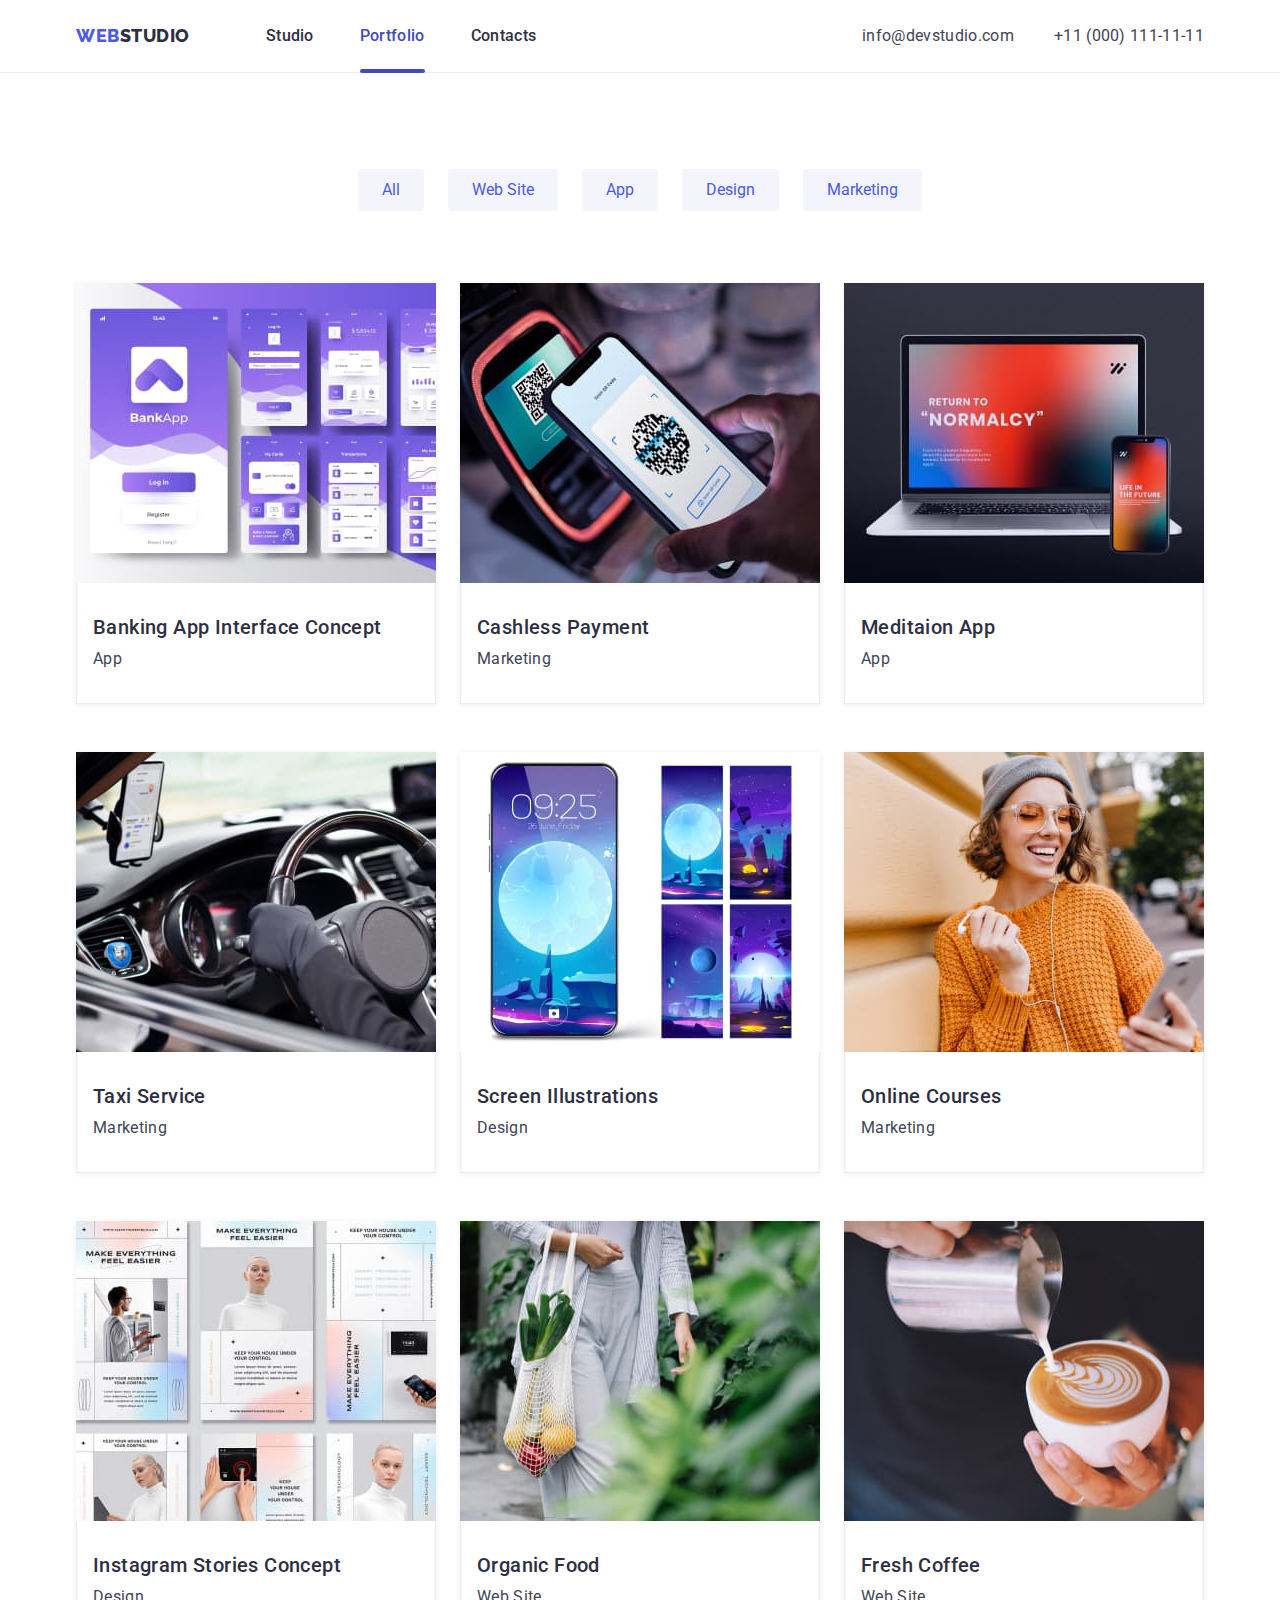
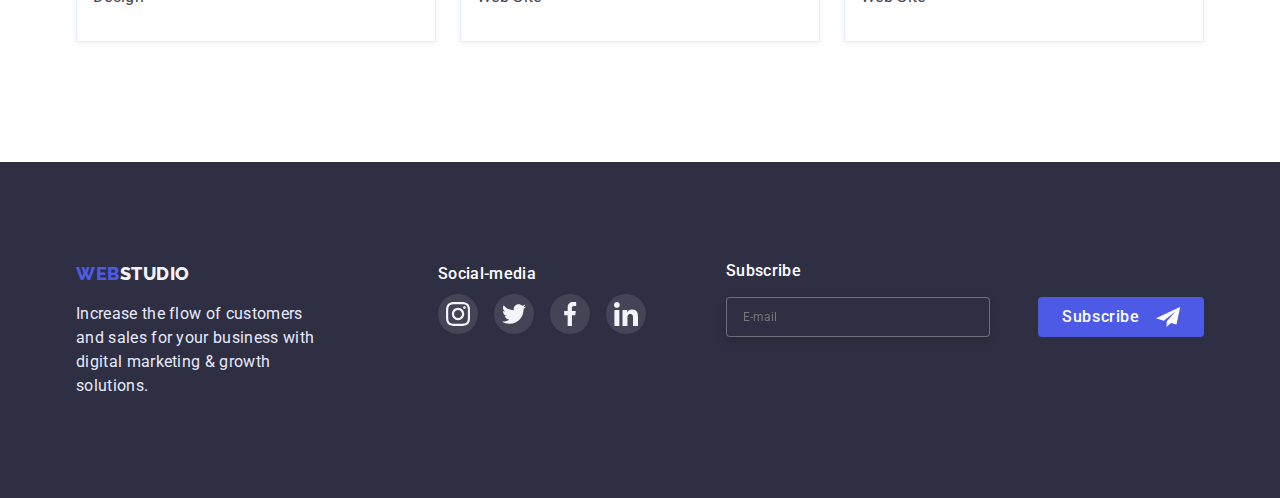
==== portfolio.html @ 20dbed50 "Initial commit" ====
<!DOCTYPE html>
<html lang="en">
  <head>
    <meta charset="UTF-8" />
    <meta http-equiv="X-UA-Compatible" content="IE=edge" />
    <meta name="viewport" content="width=device-width, initial-scale=1.0" />
    <title>Portfolio</title>
    <link
      rel="stylesheet"
      href="https://cdn.jsdelivr.net/npm/modern-normalize@1.1.0/modern-normalize.min.css"
    />
    <link rel="preconnect" href="https://fonts.googleapis.com" />
    <link rel="preconnect" href="https://fonts.gstatic.com" crossorigin />
    <link
      href="https://fonts.googleapis.com/css2?family=Raleway:wght@800&family=Roboto:wght@400;500;700&display=swap"
      rel="stylesheet"
    />
    <link rel="stylesheet" href="./css/styles.css" />
  </head>
  <body>
    <!-- Header -->
    <header class="page-header">
      <div class="container page-header-container">
        <nav class="page-nav">
          <a class="logo link" href="./index.html"
            >Web<span class="logo-header">Studio</span></a
          >
          <ul class="menu list">
            <li class="menu-item">
              <a class="menu-link link" href="./index.html">Studio</a>
            </li>
            <li class="menu-item">
              <a class="menu-link link current" href="./portfolio.html"
                >Portfolio</a
              >
            </li>
            <li class="menu-item">
              <a class="menu-link link" href="#">Contacts</a>
            </li>
          </ul>
        </nav>
        <address>
          <ul class="contact-nav list">
            <li class="contact-info">
              <a class="contact-link link" href="mailto:info@devstudio.com"
                >info@devstudio.com</a
              >
            </li>
            <li class="contact-info">
              <a class="contact-link link" href="tel:+11(000)111-11-11"
                >+11 (000) 111-11-11</a
              >
            </li>
          </ul>
        </address>
      </div>
    </header>
    <!-- Main -->
    <main>
      <section class="portfolio section">
        <div class="container">
          <h1 hidden>Projects</h1>
          <ul class="filters-list list">
            <li><button class="btn-filter" type="button">All</button></li>
            <li><button class="btn-filter" type="button">Web Site</button></li>
            <li><button class="btn-filter" type="button">App</button></li>
            <li><button class="btn-filter" type="button">Design</button></li>
            <li><button class="btn-filter" type="button">Marketing</button></li>
          </ul>
          <ul class="projects-list list">
            <li class="project-card">
              <a class="project-card-link link" href="">
                <div class="project-img-wrapper">
                  <img
                    src="./images/projects/project-1.jpg"
                    alt="Banking App Interface Concept"
                    width="360"
                  />
                  <p class="overlay">
                    Lorem ipsum dolor sit amet consectetur adipisicing elit.
                    Ipsa eum atque exercitationem. Distinctio doloribus autem a
                    rerum. Officia, minus recusandae?
                  </p>
                </div>

                <div class="portfolio-card-content">
                  <h3 class="section-subtitle">
                    Banking App Interface Concept
                  </h3>
                  <p class="section-description">App</p>
                </div>
              </a>
            </li>
            <li class="project-card">
              <a class="project-card-link link" href="">
                <div class="project-img-wrapper">
                  <img
                    src="./images/projects/project-2.jpg"
                    alt="Cashless Payment"
                    width="360"
                  />
                  <p class="overlay">
                    Lorem ipsum dolor sit amet consectetur adipisicing elit.
                    Ipsa eum atque exercitationem. Distinctio doloribus autem a
                    rerum. Officia, minus recusandae?
                  </p>
                </div>

                <div class="portfolio-card-content">
                  <h3 class="section-subtitle">Cashless Payment</h3>
                  <p class="section-description">Marketing</p>
                </div>
              </a>
            </li>
            <li class="project-card">
              <a class="project-card-link link" href="">
                <div class="project-img-wrapper">
                  <img
                    src="./images/projects/project-3.jpg"
                    alt="Meditaion App"
                    width="360"
                  />
                  <p class="overlay">
                    Lorem ipsum dolor sit amet consectetur adipisicing elit.
                    Ipsa eum atque exercitationem. Distinctio doloribus autem a
                    rerum. Officia, minus recusandae?
                  </p>
                </div>

                <div class="portfolio-card-content">
                  <h3 class="section-subtitle">Meditaion App</h3>
                  <p class="section-description">App</p>
                </div>
              </a>
            </li>

            <li class="project-card">
              <a class="project-card-link link" href="">
                <div class="project-img-wrapper">
                  <img
                    src="./images/projects/project-4.jpg"
                    alt="Taxi Service"
                    width="360"
                  />
                  <p class="overlay">
                    Lorem ipsum dolor sit amet consectetur adipisicing elit.
                    Ipsa eum atque exercitationem. Distinctio doloribus autem a
                    rerum. Officia, minus recusandae?
                  </p>
                </div>

                <div class="portfolio-card-content">
                  <h3 class="section-subtitle">Taxi Service</h3>
                  <p class="section-description">Marketing</p>
                </div>
              </a>
            </li>

            <li class="project-card">
              <a class="project-card-link link" href="">
                <div class="project-img-wrapper">
                  <img
                    src="./images/projects/project-5.jpg"
                    alt="Screen Illustrations"
                    width="360"
                  />
                  <p class="overlay">
                    Lorem ipsum dolor sit amet consectetur adipisicing elit.
                    Ipsa eum atque exercitationem. Distinctio doloribus autem a
                    rerum. Officia, minus recusandae?
                  </p>
                </div>

                <div class="portfolio-card-content">
                  <h3 class="section-subtitle">Screen Illustrations</h3>
                  <p class="section-description">Design</p>
                </div>
              </a>
            </li>
            <li class="project-card">
              <a class="project-card-link link" href="">
                <div class="project-img-wrapper">
                  <img
                    src="./images/projects/project-6.jpg"
                    alt="Online Courses"
                    width="360"
                  />
                  <p class="overlay">
                    Lorem ipsum dolor sit amet consectetur adipisicing elit.
                    Ipsa eum atque exercitationem. Distinctio doloribus autem a
                    rerum. Officia, minus recusandae?
                  </p>
                </div>

                <div class="portfolio-card-content">
                  <h3 class="section-subtitle">Online Courses</h3>
                  <p class="section-description">Marketing</p>
                </div>
              </a>
            </li>
            <li class="project-card">
              <a class="project-card-link link" href="">
                <div class="project-img-wrapper">
                  <img
                    src="./images/projects/project-7.jpg"
                    alt="Instagram Stories Concept"
                    width="360"
                  />
                  <p class="overlay">
                    Lorem ipsum dolor sit amet consectetur adipisicing elit.
                    Ipsa eum atque exercitationem. Distinctio doloribus autem a
                    rerum. Officia, minus recusandae?
                  </p>
                </div>

                <div class="portfolio-card-content">
                  <h3 class="section-subtitle">Instagram Stories Concept</h3>
                  <p class="section-description">Design</p>
                </div>
              </a>
            </li>
            <li class="project-card">
              <a class="project-card-link link" href="">
                <div class="project-img-wrapper">
                  <img
                    src="./images/projects/project-8.jpg"
                    alt="Organic Food"
                    width="360"
                  />
                  <p class="overlay">
                    Lorem ipsum dolor sit amet consectetur adipisicing elit.
                    Ipsa eum atque exercitationem. Distinctio doloribus autem a
                    rerum. Officia, minus recusandae?
                  </p>
                </div>

                <div class="portfolio-card-content">
                  <h3 class="section-subtitle">Organic Food</h3>
                  <p class="section-description">Web Site</p>
                </div>
              </a>
            </li>
            <li class="project-card">
              <a class="project-card-link link" href="">
                <div class="project-img-wrapper">
                  <img
                    src="./images/projects/project-9.jpg"
                    alt="Fresh Coffee"
                    width="360"
                  />
                  <p class="overlay">
                    Lorem ipsum dolor sit amet consectetur adipisicing elit.
                    Ipsa eum atque exercitationem. Distinctio doloribus autem a
                    rerum. Officia, minus recusandae?
                  </p>
                </div>

                <div class="portfolio-card-content">
                  <h3 class="section-subtitle">Fresh Coffee</h3>
                  <p class="section-description">Web Site</p>
                </div>
              </a>
            </li>
          </ul>
        </div>
      </section>
    </main>
    <!-- Footer -->
    <footer class="footer bg-dark">
      <div class="container flex-footer">
        <div>
          <a class="logo link" href="./index.html"
            >Web<span class="logo-footer">Studio</span></a
          >
          <p class="footer-description">
            Increase the flow of customers and sales for your business with
            digital marketing & growth solutions.
          </p>
        </div>
        <div class="footer-media">
          <p class="media">Social-media</p>
          <ul class="footer-social-list list">
            <li>
              <a href="" class="footer-link">
                <svg class="footer-icon">
                  <use href="./images/sprite.svg#icon-instagram"></use>
                </svg>
              </a>
            </li>
            <li>
              <a href="" class="footer-link">
                <svg class="footer-icon" width="24" hight="24">
                  <use href="./images/sprite.svg#icon-twitter"></use>
                </svg>
              </a>
            </li>
            <li>
              <a href="" class="footer-link">
                <svg class="footer-icon" width="24" hight="24">
                  <use href="./images/sprite.svg#icon-facebook"></use>
                </svg>
              </a>
            </li>
            <li>
              <a href="" class="footer-link">
                <svg class="footer-icon" width="24" hight="24">
                  <use href="./images/sprite.svg#icon-linkedin"></use>
                </svg>
              </a>
            </li>
          </ul>
        </div>
        <!-- Footer Form -->
        <form class="footer-form">
          <label class="footer-form-label-text" for="footer-email"
            >Subscribe</label
          >
          <div class="footer-email">
            <input
              class="footer-email-input"
              type="email"
              name="footer-email"
              id="footer-email"
              placeholder="E-mail"
            />
            <button class="btn-subscribe" type="submit">
              Subscribe
              <svg class="btn-subscribe-icon" width="24px" height="24px">
                <use href="./images/sprite.svg#icon-send"></use>
              </svg>
            </button>
          </div>
        </form>
      </div>
    </footer>
  </body>
</html>
---- css/styles.css ----
:root{
    --dark-color: #2E2F42;
    --text-color: #434455;
    --pressed-color: #404BBF;
    --primary-brand-color: #4D5AE5;
    --light-color: #F4F4FD;
    --accent-color: #E7E9FC;
    --white-color: #ffffff;
    --footer-icon-color: rgba(255, 255, 255, 0.1);
    --green-color: #31D0AA;
    --subtle-text-color: #8E8F99;
    --modal-bg-color: #FCFCFC;
    --transition-duration: 250ms;
    --transition-function: cubic-bezier(0.4, 0, 0.2, 1);
}

/* =============== Dropping styles ================ */

h1,h2,h3,h4,p {
    margin-top: 0;
    margin-bottom: 0;
}

ul,ol {
    margin-top: 0;
    margin-bottom: 0;
    padding-left: 0;
}

img {
    display: block;
}

body {
    font-family: 'Roboto', sans-serif;
    font-size: 16px;
    /* color: var(--white-color); */
}

.list {
    list-style: none;
}

.link {
    text-decoration: none;
}

button {
    cursor: pointer;
}

/* =============== /Dropping styles ================ */

/* =============== Componetns ===================== */

.bg-dark {
    background-color: var(--dark-color);
}

.bg-light {
    background-color: var(--light-color);
}

.bg-white {
    background-color: var(--white-color);
}

.section-title {
    font-size: 36px;
    line-height: 1.1;
    letter-spacing: 0.02em;
    text-transform: capitalize;
    margin-bottom: 72px;

    text-align: center;

    color: var(--dark-color);
}

.section-subtitle {
    font-weight: 500;
    font-size: 20px;
    line-height: 1.2;
    letter-spacing: 0.02em;

    margin-bottom: 8px;

    color: var(--dark-color);
}

.section-description {
    line-height: 1.5;
    letter-spacing: 0.02em;
    color: var(--text-color);
}

.visually-hidden {
    position: absolute;
    width: 1px;
    height: 1px;
    margin: -1px;
    padding: 0;
    overflow: hidden;
    border: 0;
    clip: rect(0 0 0 0);
}

.btn {
    font-weight: 500;
    font-size: 16px;
    line-height: 1.5;
    padding: 16px 32px;
    border: none;
    border-radius: 4px;
    margin-top: 48px;
    letter-spacing: 0.04em;
    transition: background var(--transition-duration) var(--transition-function);

    background: var(--primary-brand-color);
    color: var(--white-color);
}

.btn:hover,
.btn:focus {
    background: var(--pressed-color);
}

.btn-filter {
    border: none;
    border-radius: 4px;
    background: var(--light-color);
    color: var(--primary-brand-color);
    cursor: pointer;
    padding: 12px 24px;
    transition: background var(--transition-duration) var(--transition-function),
    color var(--transition-duration) var(--transition-function),
    box-shadow var(--transition-duration) var(--transition-function);
}

.btn-filter:hover,
.btn-filter:focus {
    background: var(--pressed-color);
    color: var(--white-color);
    box-shadow: 0px 3px 1px rgba(0, 0, 0, 0.1), 0px 2px 1px rgba(0, 0, 0, 0.08), 0px 2px 2px rgba(0, 0, 0, 0.12);;
}

.container {
    width: 1158px;
    margin-left: auto;
    margin-right: auto;
    padding-left: 15px;
    padding-right: 15px;
}

.section {
    padding: 120px 0;
}

/* =============== /Componetns ===================== */

/* ================== Logo ======================== */
.logo {
    font-family: 'Raleway', sans-serif;
        font-weight: 800;
        font-size: 18px;
        line-height: 1.33;
        letter-spacing: 0.03em;
        margin-right: 76px;
        text-transform: uppercase;
        color: var(--primary-brand-color);
}

.logo-header {
    color: var(--dark-color);
}

.logo-footer {
    color: var(--light-color);
}

/* ================== /Logo ======================== */

/* ================== Header ====================== */

.page-header {
    /* padding: 24px 0; */
    border-bottom: 1px solid #E7E9FC;
}

.page-header-container {
    display: flex;
    align-items: center;
    justify-content: space-between;
}

.page-nav {
    display: flex;
    align-items: center;
}

.menu {
    display: flex;
    align-items: center;
}

.contact-nav {
    display: flex;
    align-items: center;
}

.menu-item:not(:last-child) {
    margin-right: 46px;
}

/* ================== /Header ====================== */

/* ============== Navigation Menu ================= */

.menu-link {
    font-weight: 500;
    line-height: 1.5;
    letter-spacing: 0.02em;
    color: var(--dark-color);
    transition: color var(--transition-duration) var(--transition-function);
}

.menu-link:hover,
.menu-link:focus {
    color: var(--pressed-color);
}

.contact-link {
        font-style: normal;
        line-height: 1.5;
        letter-spacing: 0.02em;
        color: var(--text-color);
        transition: color var(--transition-duration) var(--transition-function);
}

.contact-info:not(:last-child) {
    margin-right: 40px;
}

.contact-link:hover,
.contact-link:focus {
    color: var(--pressed-color);
}

.current {
    color: var(--pressed-color)
}

.menu-item {
    position: relative;
    padding-top: 24px;
    padding-bottom: 24px;
}

.menu-item .current {
    display: flex;
    flex-direction: column;
}

.menu-item .current::after {
    position: absolute;
    content: '';
    bottom: -1px;
    left: 0;
    width: 100%;
    height: 4px;
    border-radius: 2px;
    background: var(--pressed-color);
}

/* ============== /Navigation Menu ================= */

/* =================== Hero ======================= */

.hero {
    background-image: linear-gradient(to right, rgba(46, 47, 66, 0.7), rgba(46, 47, 66, 0.7)), url(../images/hero/bg.jpg);
    background-size: cover;
    background-repeat: no-repeat;
    background-position: center;
    max-width: 1440px;
    margin: 0 auto;
}

.hero.bg-dark {
    padding-top: 188px;
    padding-bottom: 188px;
    text-align: center;
}

.hero-title {
        max-width: 498px;
        font-size: 56px;
        line-height: 1.07;
        text-align: center;
        letter-spacing: 0.02em;
        text-transform: capitalize;

        margin: 0 auto;

        color: var(--white-color);
}

/* =================== /Hero ======================= */

/* ================== Our features ================ */

.features {
    padding-bottom: 0;
}

.features-list {
    display: flex;
    gap: 24px;
}

.features-list .features-item {
    width: 264px;
}

.features-icon-box {
    display: flex;
    justify-content: center;
    align-items: center;
    height: 112px;
    margin-bottom: 8px;

    background-color: var(--light-color);
    border-radius: 4px;
}

/* ================== /Our features ================ */

/* ================== Activities ================== */

.activities {
    display: flex;
    flex-wrap: wrap;
    gap: 24px;
}

/* ================== /Activities ================== */

/* ================= Our team ===================== */

.team {
    display: flex;
    flex-wrap: wrap;
    gap: 24px;
}

.team-card {
    flex-basis: calc((100% - 72px) / 4);

    background-color: var(--white-color);
    box-shadow: 0px 1px 6px rgba(46, 47, 66, 0.08), 0px 1px 1px rgba(46, 47, 66, 0.16), 0px 2px 1px rgba(46, 47, 66, 0.08);
    border-radius: 0px 0px 4px 4px;
}

.team-card-content {
    padding: 32px 0;
    text-align: center;
}

.social-list {
    display: flex;
    justify-content: center;
    gap: 24px;
}

.social-list-link {
    display: flex;
    justify-content: center;
    align-items: center;
    width: 40px;
    height: 40px;
    border-radius: 50%;

    background: var(--primary-brand-color);
    color: var(--light-color);
    transition: background-color var(--transition-duration) var(--transition-function);
}

.social-list-link:hover,
.social-list-link:focus {
    background-color: var(--pressed-color);
}

/* ================= /Our team ===================== */

/* =================== Footer ===================== */

.footer {
    padding: 100px 0;
}

.footer-description {
    width: 242px;
    line-height: 1.5;
    letter-spacing: 0.02em;

    margin-top: 16px;

    color: var(--accent-color);
}

.footer .logo {
    margin-right: 0;
}

.flex-footer {
    display: flex;
}

.footer-media {
    margin-left: 120px;
}

.footer-social-list {
    display: flex;
   margin-top: 8px;
   gap: 16px;
}

.footer-link {
     display: flex;
     justify-content: center;
     align-items: center;
     width: 40px;
     height: 40px;
    border-radius: 50%;
    transition: background-color var(--transition-duration) var(--transition-function);

     background-color: var(--footer-icon-color);
     color: var(--light-color);
}
.footer-link:hover,
.footer-link:focus {
    background-color: var(--green-color);
}

.footer-icon {
    width: 24px;
    height: 24px;
}

.media {
    font-weight: 500;
    font-size: 16px;
    line-height: 24px;
    letter-spacing: 0.02em;
    color: var(--white-color);
}

/* =================== /Footer ===================== */

/* ================= Portfolio ==================== */

.portfolio {
    padding-top: 96px;
}

.filters-list {
    display: flex;
    gap: 24px;
    margin-bottom: 72px;
    justify-content: center;
}

.projects-list {
    display: flex;
    flex-wrap: wrap;
    column-gap: 24px;
    row-gap: 48px;
}

.project-card {
    flex-basis: calc((100% - 48px) / 3);
    box-shadow: 0px 1px 6px rgba(46, 47, 66, 0.08);
}

.project-card-link:hover {
    box-shadow: 0px 1px 6px rgba(46, 47, 66, 0.08), 0px 1px 1px rgba(46, 47, 66, 0.16), 0px 2px 1px rgba(46, 47, 66, 0.08);
}

.portfolio-card-content {
    padding: 32px 16px 32px;
    border: 1px solid var(--accent-color);
    border-top: none;
}
.project-card-link {
    display: block;
    transition: box-shadow var(--transition-duration) var(--transition-function);
}

.project-img-wrapper {
    position: relative;
    overflow: hidden;
}

.overlay {
    position: absolute;
    top: 0;
    left: 0;
    width: 100%;
    height: 100%;
    overflow: auto;

    transform: translate(0, 100%);
    transition: transform var(--transition-duration) var(--transition-function);

    padding: 20px 32px;
    line-height: 24px;
    letter-spacing: 0.02em;
    background-color: var(--primary-brand-color);
    color: var(--light-color);
}

.project-card-link:hover .overlay,
.project-card-link:focus .overlay {
    transform: translate(0,0);
}

/* ================= /Portfolio ==================== */

/* ================= Customers ==================== */

.customers-list {
    display: flex;
    gap: 24px;
}

.customers-brend-link {
    display: flex;
    justify-content: center;
    align-items: center;
    width: 168px;
    height: 88px;
    color: var(--subtle-text-color);
    border: 1px solid var(--subtle-text-color);
    border-radius: 5px;
    transition: color var(--transition-duration) var(--transition-function),
    border var(--transition-duration) var(--transition-function);
}

.customers-brend-link:hover,
.customers-brend-link:focus {
    color: var(--pressed-color);
    border: 1px solid var(--pressed-color);
}

.brand-icon {
    fill:currentColor;
}

/* ================= /Customers ==================== */

/* ================ Modal Window ================== */

.backdrop {
    position: fixed;
    top: 0;
    left: 0;
    z-index: 999;
    width: 100%;
    height: 100%;
    background-color: rgba(46, 47, 66, 0.4);
    transition: opacity var(--transition-duration) var(--transition-function),
    visibility var(--transition-duration) var(--transition-function);
}

.backdrop.is-hidden {
    opacity: 0;
    visibility: hidden;
    pointer-events: none;
}

.modal {
    position: absolute;
    top: 50%;
    left: 50%;
    transform: translate(-50%, -50%);
    width: 408px;
    padding: 72px 24px 24px 24px;
    border-radius: 4px;
    background: var(--modal-bg-color);
    box-shadow: 0px 1px 1px rgba(0, 0, 0, 0.14), 0px 1px 3px rgba(0, 0, 0, 0.12), 0px 2px 1px rgba(0, 0, 0, 0.2);
}

.modal-close-btn {
    position: absolute;
    top: 24px;
    right: 24px;
    display: flex;
    justify-content: center;
    align-items: center;
    width: 24px;
    height: 24px;
    border-radius: 50%;
    padding: 0;
    background-color: var(--accent-color);
    border: 1px solid rgba(0, 0, 0, 0.1);
    transition: background var(--transition-duration) var(--transition-function);
}

.modal-close-btn-icon {
    fill: #000000;
    transition: fill var(--transition-duration) var(--transition-function);
}

.modal-close-btn:hover,
.modal-close-btn:focus {
    background: var(--pressed-color);
}

.modal-close-btn:hover .modal-close-btn-icon,
.modal-close-btn:focus .modal-close-btn-icon {
    fill: var(--white-color);
}
/* ================ /Modal Window ================== */

/* ================== Modal Form =================== */

.modal-form {
    display: flex;
    flex-direction: column;
    /* padding: 72px 24px 0px 24px; */
}

.head-form {
    text-align: center;
    font-weight: 500;
    font-size: 16px;
    line-height: 24px;
    color: var(--dark-color);
    letter-spacing: 0.02em;
    margin-bottom: 14px;
}

.modal-form-field {
    margin-bottom: 8px;
}

.modal-form-input-desc {
    display: block;
    font-size: 12px;
    line-height: 16px;
    letter-spacing: 0.04rem;
    margin-bottom: 4px;
    font-weight: 400;
    color: var(--subtle-text-color);
}

.modal-form-input {
    width: 100%;
    height: 40px;
    padding-left: 38px;
    border: 1px solid rgba(33, 33, 33, 0.2);
    outline: none;
    border-radius: 4px;
    color: var(--dark-color);
    transition: border-color var(--transition-duration) var(--transition-function);
}

.modal-form-input:focus {
    border-color: var(--primary-brand-color);
}

.modal-form-input:focus + .modal-form-input-icon {
    fill: var(--primary-brand-color);
}

.modal-form-input-icon {
    position: absolute;
    top: 50%;
    left: 16px;
    transform: translateY(-50%);
    color: var(--dark-color);
    transition: fill var(--transition-duration) var(--transition-function);
}

.modal-form-message {
    display: block;
    width: 100%;
    height: 120px;
    padding: 10px 16px;
    border-radius: 4px;
    resize: none;
    border: 1px solid rgba(33, 33, 33, 0.2);
    outline: none;
    transition: border-color var(--transition-duration) var(--transition-function);
}

.modal-form-message:focus {
    border-color: var(--primary-brand-color);
}

.modal-form-message::placeholder {
    color: rgba(117, 117, 117, 0.5);;
}

.modal-form-input-wrapper {
    display: block;
    position: relative;
}

.container-policy {
    display: flex;
    margin-top: 8px;
}

.check-policy {
    padding-left: 16px; 
    font-size: 12px;
    line-height: 1.33;
    color: #757575;
    letter-spacing: 0.04em;
}

.check-policy-input{
    position: absolute;
    width: 1px;
    height: 1px;
    overflow: hidden;
    clip: rect(0 0 0 0);
}

.check-box {
    position: absolute;
    width: 16px;
    height: 16px;
    margin-left: -16px;
    padding-right: 10px;
    background-image: url(../images/icon/chek-off.svg);
    transition: background-image var(--transition-duration) var(--transition-function);
}

.check-policy-input:checked + .check-box {
    background-image: url(../images/icon/click.svg);
}

.check-box-text {
    margin-left: 8px;
}

.check-policy > a {
    color: var(--primary-brand-color);
}

.modal-form-submit {
    align-self: center;
    width: 169px;
    height: 56px;
    font-size: 16px;
    margin-top: 24px;
    line-height: 1.5;
    padding: 16px 32px;
    border: none;
    border-radius: 4px;
    letter-spacing: 0.04em;
    box-shadow: 0px 4px 4px rgba(0, 0, 0, 0.15);
    transition: background-color var(--transition-duration) var(--transition-function);
    
    background: var(--primary-brand-color);
    color: var(--white-color);
}
.modal-form-submit:hover,
.modal-form-submit:focus {
    background-color: var(--pressed-color);
}

/* ================= /Modal Form =================== */

/* ================= Footer Form =================== */

.footer-form {
    margin-left: 80px;
}

.footer-form-label-text {
    display: block;
    margin-bottom: 16px;
    font-weight: 500;
    letter-spacing: 0.02em;
    color: var(--white-color);
}

.footer-email {
    display: flex;
    align-items: center;
}

.footer-email-input {
    outline: none;
    font-size: 12px;
    line-height: 24px;
    color: var(--white-color);
    padding: 8px 0 8px 16px;
    width: 264px;
    height: 40px;
    margin-right: 48px;
    border-radius: 4px;
    background: var(--dark-color);
    border: 1px solid rgba(255, 255, 255, 0.3);
    filter: drop-shadow(0px 4px 4px rgba(0, 0, 0, 0.15));
}

.btn-subscribe {
    position: relative;
    display: flex;
    align-items: center;
    justify-content: center;
    height: 40px;
    min-width: 165px;
    font-size: 16px;
    font-weight: 500;
    letter-spacing: 0.04em;
    padding: 8px 24px;
    padding-right: 64px;
    background-color: var(--primary-brand-color);
    color: var(--white-color);
    border-radius: 4px;
    border: none;
    transition: background-color var(--transition-duration) var(--transition-function);
}

.btn-subscribe:hover,
.btn-subscribe:focus {
    background-color: var(--pressed-color);
}

.btn-subscribe-icon {
    position: absolute;
    right: 24px;
}

/* ================= /Footer Form ================== */
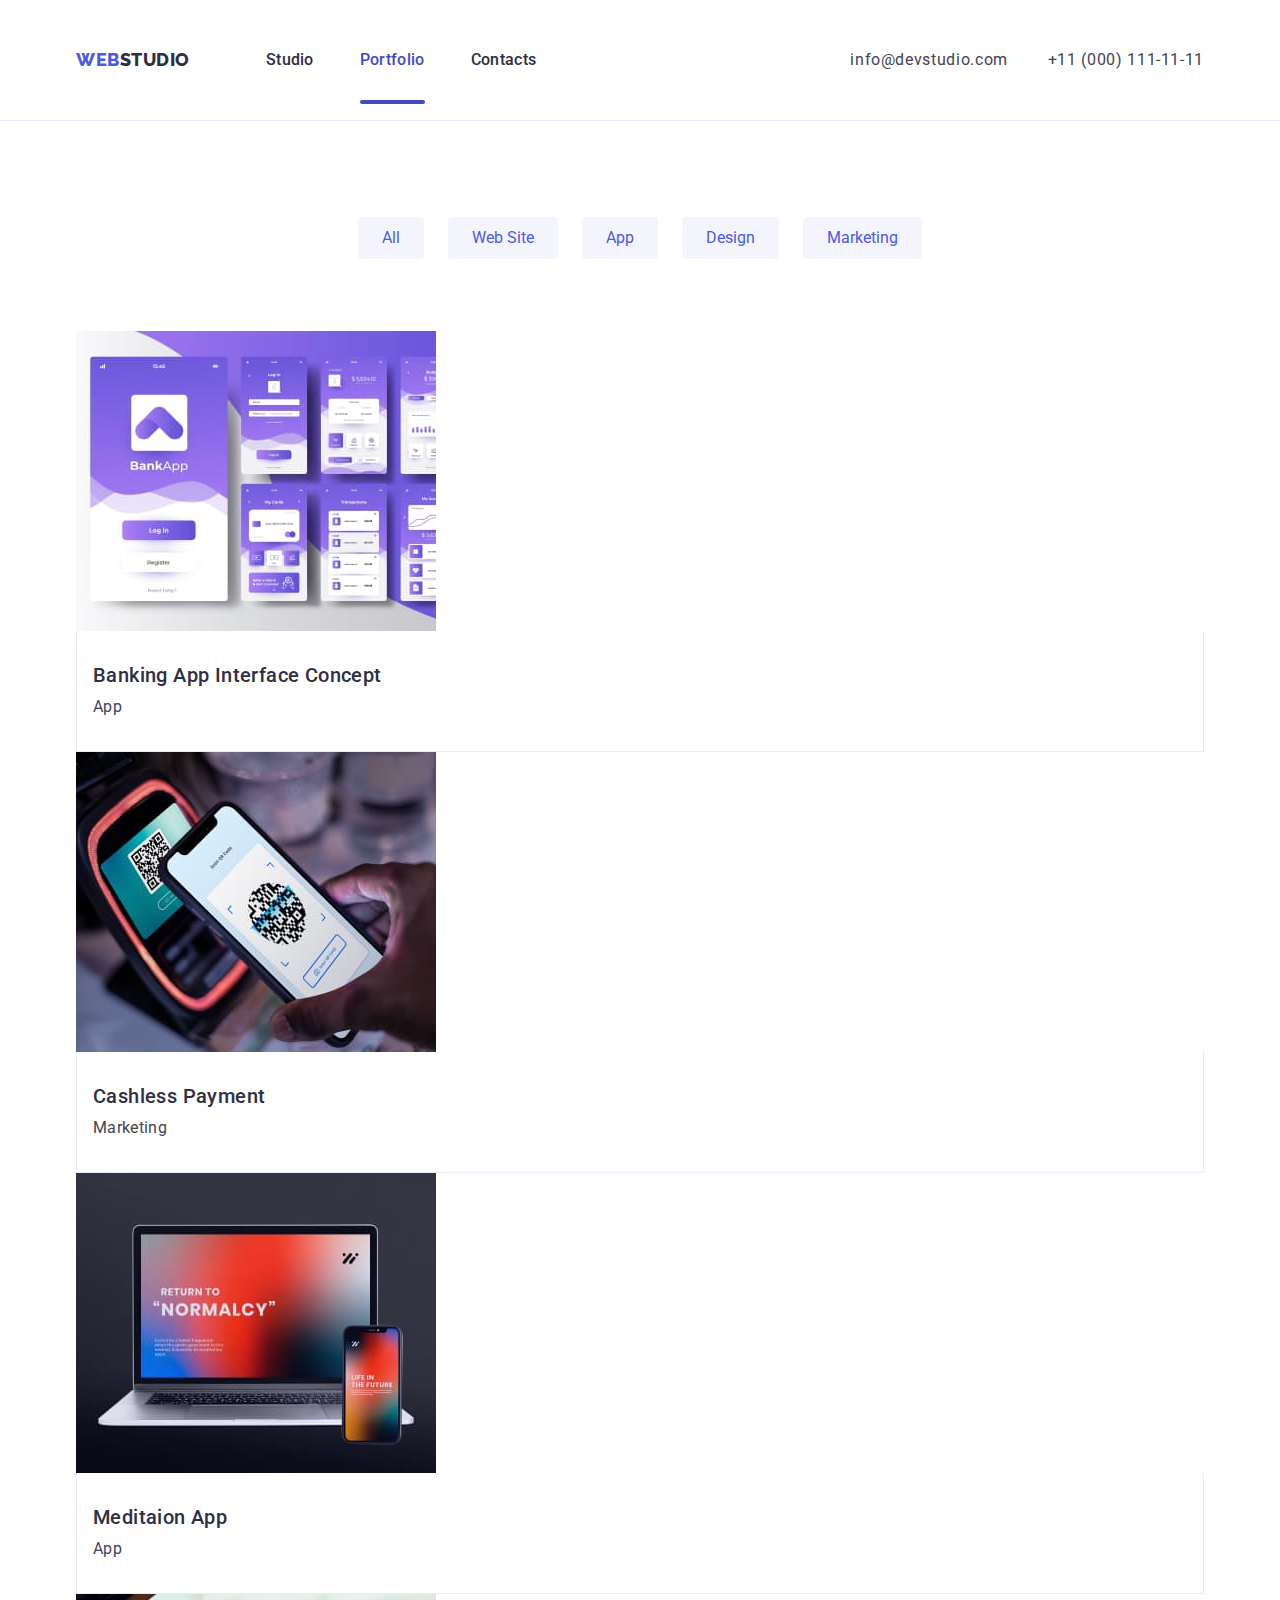
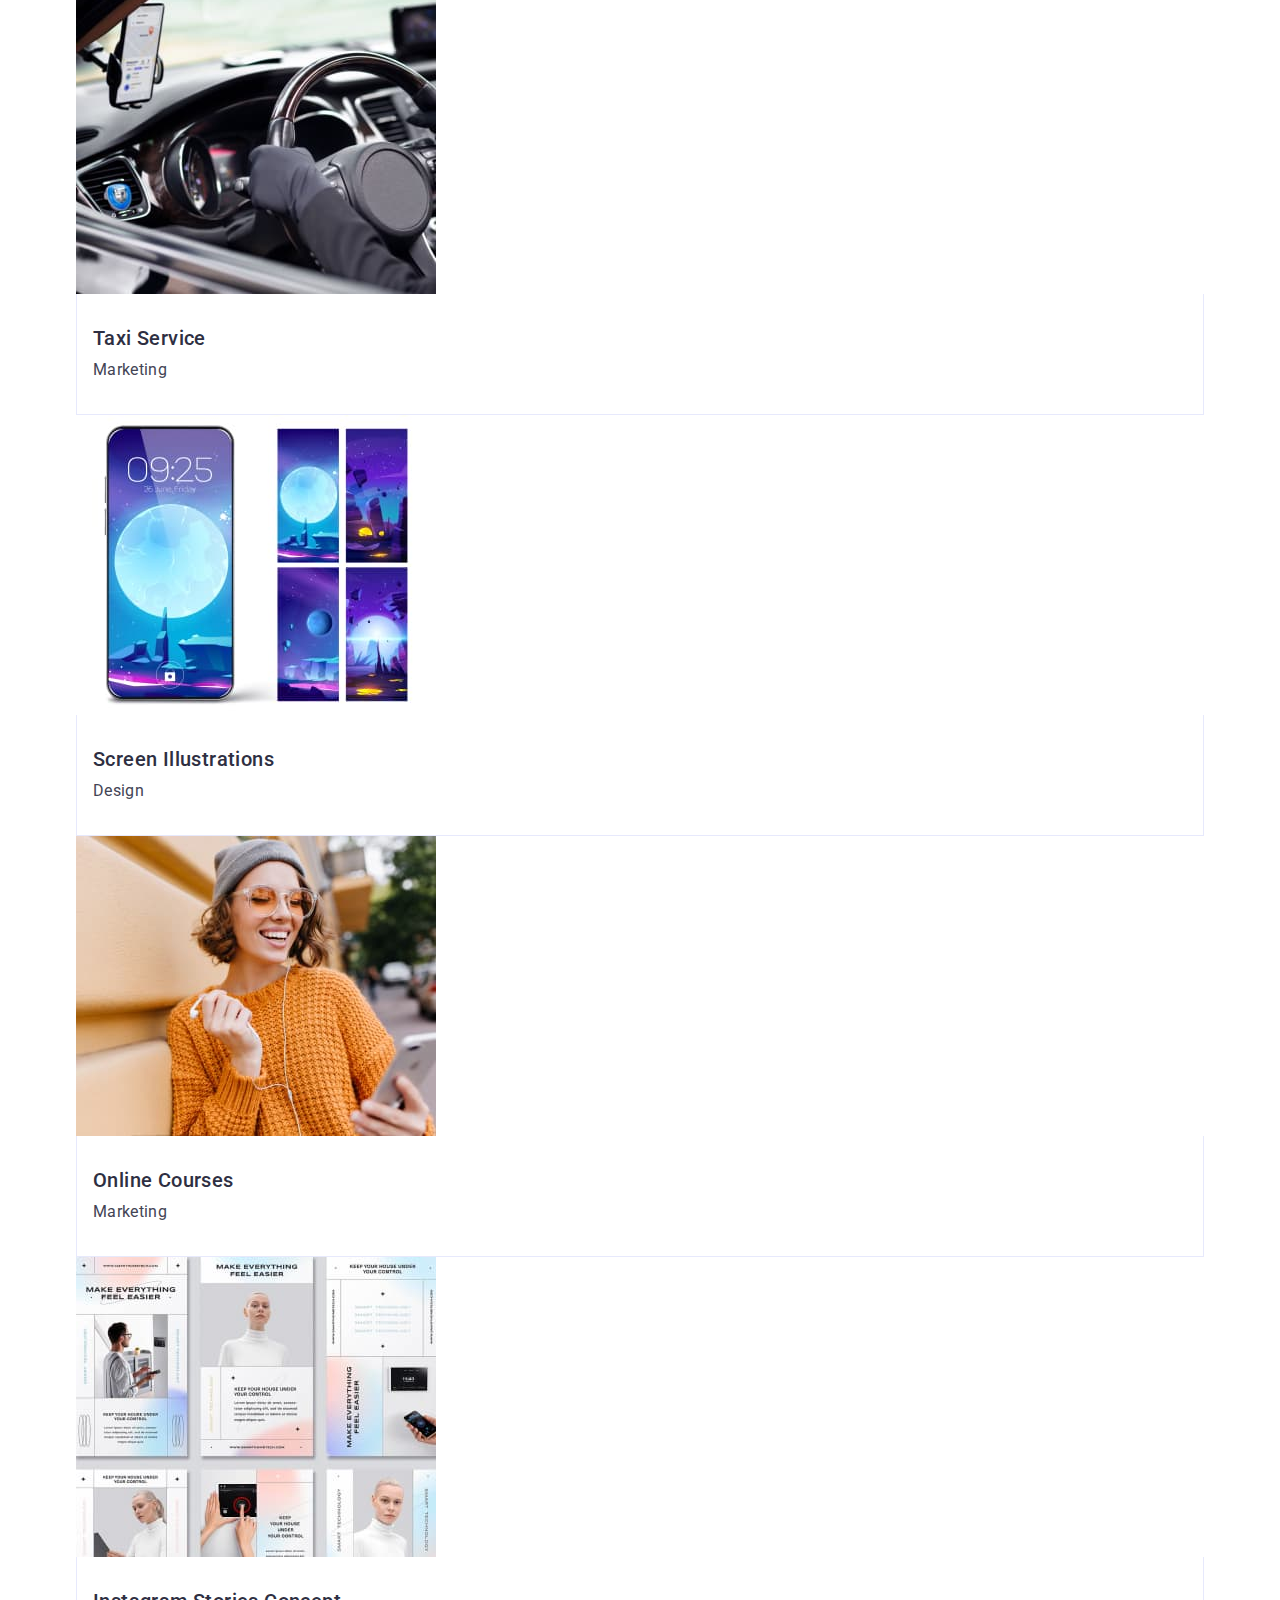
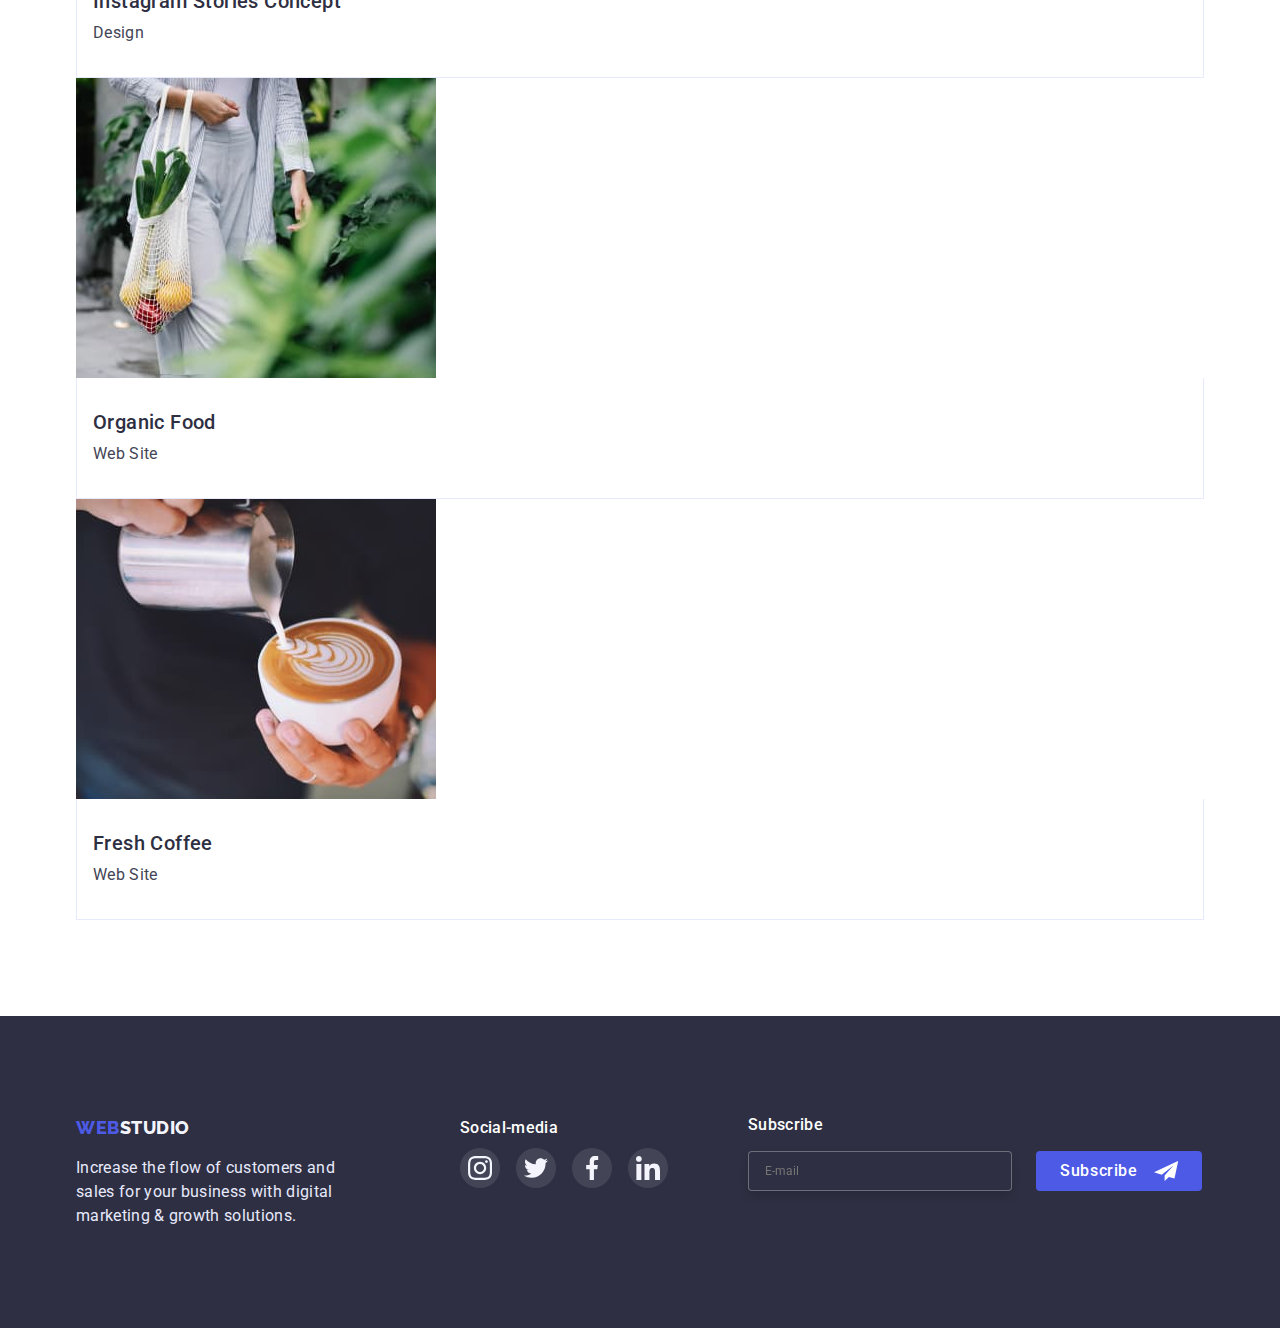
==== commit cb0632c8: "hw-07" ====
--- a/portfolio.html
+++ b/portfolio.html
@@ -282,7 +282,7 @@
           <ul class="footer-social-list list">
             <li>
               <a href="" class="footer-link">
-                <svg class="footer-icon">
+                <svg class="footer-icon" width="24" hight="24">
                   <use href="./images/sprite.svg#icon-instagram"></use>
                 </svg>
               </a>
--- a/css/styles.css
+++ b/css/styles.css
@@ -35,7 +35,6 @@
 body {
     font-family: 'Roboto', sans-serif;
     font-size: 16px;
-    /* color: var(--white-color); */
 }
 
 .list {
@@ -145,12 +144,35 @@
     box-shadow: 0px 3px 1px rgba(0, 0, 0, 0.1), 0px 2px 1px rgba(0, 0, 0, 0.08), 0px 2px 2px rgba(0, 0, 0, 0.12);;
 }
 
-.container {
+/* .container {
     width: 1158px;
     margin-left: auto;
     margin-right: auto;
     padding-left: 15px;
     padding-right: 15px;
+} */
+
+.container {
+    padding: 0 15px;
+}
+
+@media screen and (min-width: 480px) {
+    .container {
+        width: 428px;
+        margin: 0 auto;
+    }
+}
+
+@media screen and (min-width: 768px) {
+    .container {
+        width: 768px;
+    }
+}
+
+@media screen and (min-width: 1200px) {
+    .container {
+        width: 1158px;
+    }
 }
 
 .section {
@@ -183,8 +205,270 @@
 
 /* ================== Header ====================== */
 
+/* 0px - 768px */
+@media screen and (max-width: 767px) {
+    .menu {
+            display: none;
+        }
+    
+    .contact-nav {
+            display: none;
+        }
+    .mobile-menu-open {
+        background-color: transparent;
+        padding: 0;
+        stroke: var(--dark-color);
+        border: none;
+        line-height: 0;
+        margin-left: auto;
+    }
+}
+
 .page-header {
-    /* padding: 24px 0; */
+    padding-top: 24px;
+    padding-bottom: 24px;
+}
+
+.page-header-container {
+    display: flex;
+    align-items: center;
+}
+
+/* ======== Tablet ========= */
+
+@media screen and (min-width: 768px) {
+    .mobile-menu-open {
+        display: none;
+    }
+    .page-nav {
+        display: flex;
+        align-items: center;
+    }
+    .menu {
+        display: flex;
+        align-items: center;
+    }
+    .page-header-container {
+        display: flex;
+        align-items: center;
+        justify-content: space-between;
+    }
+    .menu-link {
+        font-weight: 500;
+        line-height: 1.5;
+        letter-spacing: 0.02em;
+        color: var(--dark-color);
+        transition: color var(--transition-duration) var(--transition-function);
+    }
+    
+    .menu-link:hover,
+    .menu-link:focus {
+        color: var(--pressed-color);
+    }
+    .menu-item {
+        position: relative;
+        padding-top: 24px;
+        padding-bottom: 24px;
+    }
+    
+    .menu-item .current {
+        display: flex;
+        flex-direction: column;
+    }
+    
+    .menu-item .current::after {
+        position: absolute;
+        content: '';
+        bottom: -8px;
+        left: 0;
+        width: 100%;
+        height: 4px;
+        border-radius: 2px;
+        background: var(--pressed-color);
+    }
+    .menu-item:not(:last-child) {
+        margin-right: 46px;
+    }
+    .contact-link {
+        font-style: normal;
+        line-height: 1.5;
+        letter-spacing: 0.04em;
+        color: var(--text-color);
+        transition: color var(--transition-duration) var(--transition-function);
+    }
+    
+    .contact-info:not(:last-child) {
+        margin-right: 40px;
+    }
+    
+    .contact-link:hover,
+    .contact-link:focus {
+        color: var(--pressed-color);
+    }
+    .current {
+        color: var(--pressed-color)
+    }
+    
+}
+
+.page-header {
+    border-bottom: 1px solid #E7E9FC;
+}
+
+/* ======== Desktop ========= */
+/* ======== Header ==========*/
+
+@media screen and (min-width: 1200px) {
+    .contact-nav {
+        display: flex;
+        align-items: center;
+    }
+}
+
+/* ======= Mobile Menu ======== */
+
+@media screen and (max-width: 767px) {
+    .mobile-menu {
+            position: fixed;
+            width: 100%;
+            height: 100%;
+            top: 0;
+            left: 0;
+            z-index: 1000;
+            background-color: var(--white-color);
+    
+            opacity: 0;
+            visibility: hidden;
+            pointer-events: none;
+            transition: opacity var(--transition-duration) var(--transition-function),
+                visibility var(--transition-duration) var(--transition-function);
+        }
+    
+        .mobile-menu.is-open {
+            opacity: 1;
+            visibility: visible;
+            pointer-events: auto;
+        }
+    
+        .mobile-menu-link {
+            font-weight: 700;
+            font-size: 36px;
+            line-height: 40px;
+            letter-spacing: 0.02em;
+            color: var(--dark-color);
+            display: block;
+            padding: 10px;
+            text-transform: capitalize;
+            transform: color var(--transition-duration) var(--transition-function);
+        }
+    
+        .mobile-menu-link:hover,
+        .mobile-menu-link:focus {
+            color: var(--pressed-color);
+        }
+    
+        .mobile-menu__container {
+            position: relative;
+            padding: 80px 40px 40px 40px;
+        }
+    
+        .mobile-menu__close-btn {
+            position: absolute;
+            top: 40px;
+            right: 15px;
+            line-height: 0;
+            justify-content: center;
+            align-items: center;
+            width: 24px;
+            height: 24px;
+            border-radius: 50%;
+            padding: 0;
+            background-color: var(--accent-color);
+            border: 1px solid rgba(0, 0, 0, 0.1);
+            transition: background var(--transition-duration) var(--transition-function);
+        }
+    
+        .mobile-menu__close-btn:hover,
+        .mobile-menu__close-btn:focus {
+            background: var(--pressed-color);
+        }
+    
+        .mobile-menu__close-icon {
+            fill: #000000;
+            transition: fill var(--transition-duration) var(--transition-function);
+        }
+    
+        .mobile-menu__close-btn:hover .mobile-menu__close-icon,
+        .mobile-menu__close-btn:focus .mobile-menu__close-icon {
+            fill: var(--white-color);
+        }
+    
+        .mobile-menu-contact {
+            display: flex;
+            flex-direction: column-reverse;
+            margin-top: 100px;
+        }
+    
+        .mobile-menu-contact-link {
+            padding: 10px;
+            font-weight: 500;
+            font-size: 20px;
+            line-height: 24px;
+            color: var(--text-color);
+            letter-spacing: 0.02em;
+        }
+    
+        .mobile-menu-contact .tel {
+            display: block;
+            width: 100%;
+            font-weight: 600;
+            font-size: 34px;
+            line-height: 40px;
+            letter-spacing: 0;
+            text-transform: capitalize;
+            color: var(--primary-brand-color);
+            margin-bottom: 30px;
+        }
+    
+        .mobile-icons {
+            display: flex;
+            align-items: center;
+            justify-content: flex-start;
+            gap: 16px;
+            margin-top: 48px;
+        }
+    
+        .mobile-list-link {
+            display: flex;
+            justify-content: center;
+            align-items: center;
+            width: 40px;
+            height: 40px;
+            border-radius: 50%;
+    
+            background: var(--primary-brand-color);
+            color: var(--light-color);
+            transition: background-color var(--transition-duration) var(--transition-function);
+        }
+    
+        .mobile-list-link:hover,
+        .mobile-list-link:focus {
+            background-color: var(--pressed-color);
+        }
+        .current {
+            color: var(--pressed-color)
+        }
+}
+
+@media screen and (min-width: 768px) {
+    .mobile-menu {
+        display: none;
+    }
+}
+
+/* ======= Mobile Menu ======== */
+
+/* .page-header {
     border-bottom: 1px solid #E7E9FC;
 }
 
@@ -194,16 +478,6 @@
     justify-content: space-between;
 }
 
-.page-nav {
-    display: flex;
-    align-items: center;
-}
-
-.menu {
-    display: flex;
-    align-items: center;
-}
-
 .contact-nav {
     display: flex;
     align-items: center;
@@ -211,47 +485,19 @@
 
 .menu-item:not(:last-child) {
     margin-right: 46px;
-}
+} */
 
 /* ================== /Header ====================== */
 
 /* ============== Navigation Menu ================= */
 
-.menu-link {
-    font-weight: 500;
-    line-height: 1.5;
-    letter-spacing: 0.02em;
-    color: var(--dark-color);
-    transition: color var(--transition-duration) var(--transition-function);
-}
-
-.menu-link:hover,
-.menu-link:focus {
-    color: var(--pressed-color);
-}
-
-.contact-link {
-        font-style: normal;
-        line-height: 1.5;
-        letter-spacing: 0.02em;
-        color: var(--text-color);
-        transition: color var(--transition-duration) var(--transition-function);
-}
-
-.contact-info:not(:last-child) {
-    margin-right: 40px;
-}
-
-.contact-link:hover,
-.contact-link:focus {
-    color: var(--pressed-color);
-}
-
-.current {
-    color: var(--pressed-color)
-}
-
-.menu-item {
+/* 
+
+*/
+
+
+
+/* .menu-item {
     position: relative;
     padding-top: 24px;
     padding-bottom: 24px;
@@ -271,13 +517,13 @@
     height: 4px;
     border-radius: 2px;
     background: var(--pressed-color);
-}
+}  */
 
 /* ============== /Navigation Menu ================= */
 
 /* =================== Hero ======================= */
 
-.hero {
+/* .hero {
     background-image: linear-gradient(to right, rgba(46, 47, 66, 0.7), rgba(46, 47, 66, 0.7)), url(../images/hero/bg.jpg);
     background-size: cover;
     background-repeat: no-repeat;
@@ -303,54 +549,153 @@
         margin: 0 auto;
 
         color: var(--white-color);
-}
+} */
 
 /* =================== /Hero ======================= */
 
 /* ================== Our features ================ */
-
-.features {
-    padding-bottom: 0;
-}
-
-.features-list {
-    display: flex;
-    gap: 24px;
-}
-
-.features-list .features-item {
-    width: 264px;
-}
-
-.features-icon-box {
-    display: flex;
-    justify-content: center;
-    align-items: center;
-    height: 112px;
-    margin-bottom: 8px;
-
-    background-color: var(--light-color);
-    border-radius: 4px;
-}
+/* ========= Mobile ========= */
+
+@media screen and (max-width: 767px) {
+    .section {
+        padding: 96px 0;
+    }
+    .features-icon-box {
+        display: none;
+    }
+    .features-item:not(:last-child) {
+        padding-bottom: 72px;
+    }
+    .features .section-subtitle {
+        text-align: center;
+        font-weight: 700;
+        font-size: 36px;
+        line-height: 40px;
+    }
+}
+
+/* ========= Tablet ========= */
+@media screen and (min-width: 768px) {
+    .features-icon-box {
+        display: none;
+    }
+    .section {
+        padding: 96px 0;
+    }
+     .features .section-subtitle {
+        text-align: start;
+        font-weight: 700;
+        font-size: 36px;
+        line-height: 40px;
+    }
+    .features-list {
+        display: flex;
+        justify-content: center;
+        flex-direction: row;
+        flex-wrap: wrap;
+        column-gap: 24px;
+        row-gap: 72px;
+    }
+   .features-list .features-item {
+    width: 345px;
+   }
+    
+}
+
+/* ========= Desktop ========= */
+
+@media screen and (min-width: 1200px) {
+    .features {
+        padding-bottom: 0;
+    }
+
+     .features .section-subtitle {
+         text-align: start;
+         font-weight: 500;
+         font-size: 20px;
+         line-height: 40px;
+     }
+    
+    .features-list .features-item {
+        width: 264px;
+    }
+    
+    .features-icon-box {
+        display: flex;
+        justify-content: center;
+        align-items: center;
+        height: 112px;
+        margin-bottom: 8px;
+    
+        background-color: var(--light-color);
+        border-radius: 4px;
+    }
+}
+
+
 
 /* ================== /Our features ================ */
 
 /* ================== Activities ================== */
-
-.activities {
+/* ===== Mobile and Tablet ===== */
+@media screen and (max-width: 1199px) {
+    .activities {
+        display: none;
+    }
+}
+
+/* ===== Desktop ===== */
+
+@media screen and (min-width: 1200px) {
+    .activities {
+        display: flex;
+        flex-wrap: wrap;
+        gap: 24px;
+    }
+}
+
+/* ================== /Activities ================== */
+/* ================= Our team ===================== */
+/* ========= Mobile ========= */
+
+@media screen and (max-width: 767px) {
+    .team {
+        justify-content: center;
+        gap: 72px;
+    }
+    .bg-light {
+        padding-bottom: 128px;
+    }
+}
+
+/* ========= Tablet ========= */
+
+@media screen and (min-width: 768px) {
+    .team {
+        justify-content: center;
+        gap: 24px;
+    }
+    .team-card {
+        margin-bottom: 64px;
+    }
+    .bg-light {
+        padding-bottom: 40px;
+    }
+}
+
+/* ========= Desktop ========= */
+@media screen and (min-width: 1200px) {
+    .bg-light {
+        padding-bottom: 120px;
+    }
+    .team-card {
+        margin-bottom: 0;
+    }
+}
+
+ .team {
     display: flex;
     flex-wrap: wrap;
-    gap: 24px;
-}
-
-/* ================== /Activities ================== */
-
-/* ================= Our team ===================== */
-
-.team {
-    display: flex;
-    flex-wrap: wrap;
-    gap: 24px;
 }
 
 .team-card {
@@ -388,14 +733,75 @@
 .social-list-link:hover,
 .social-list-link:focus {
     background-color: var(--pressed-color);
-}
+} 
 
 /* ================= /Our team ===================== */
 
 /* =================== Footer ===================== */
-
-.footer {
-    padding: 100px 0;
+/* ===== Mobile ===== */
+@media screen and (max-width: 767px) {
+    .container.flex-footer{
+        display: flex;
+        flex-direction: column;
+        text-align: center;
+    }
+    .bg-dark {
+        padding: 96px 0;
+    }
+    .container .footer-description {
+        width: 268px;
+        margin: 0 auto;
+        text-align: start;
+        margin-top: 16px;
+    }
+    .footer-media {
+        margin: 72px 0;
+    }
+    .media {
+        margin: 0 auto;
+    }
+    .footer-social-list.list {
+        justify-content: center;
+        margin-top: 16px;
+    }
+    .footer .logo {
+        margin-right: 0;
+    }
+}
+
+/* ===== Tablet ===== */
+
+@media screen and (min-width: 768px) {
+    .bg-dark {
+        padding: 96px 0;
+    }
+    .container.flex-footer {
+        display: flex;
+        flex-flow: wrap;
+        row-gap: 72px;
+        margin: 0 auto;
+        padding-left: 108px;
+    }
+    .footer-media {
+        margin-left: 24px;
+    }
+    .container .footer-description {
+        width: 264px;
+    }
+}
+
+/* ===== Desktop ===== */
+
+@media screen and (min-width: 1200px) {
+    .footer-media {
+        margin-left: 120px;
+    }
+    .footer {
+        padding: 100px 0;
+    }
+    .container.flex-footer {
+        padding: 0 15px;
+    }
 }
 
 .footer-description {
@@ -408,83 +814,69 @@
     color: var(--accent-color);
 }
 
-.footer .logo {
-    margin-right: 0;
-}
-
-.flex-footer {
-    display: flex;
-}
-
-.footer-media {
-    margin-left: 120px;
-}
-
-.footer-social-list {
-    display: flex;
-   margin-top: 8px;
-   gap: 16px;
-}
-
-.footer-link {
+ .media {
+     font-weight: 500;
+     font-size: 16px;
+     line-height: 24px;
+     letter-spacing: 0.02em;
+     color: var(--white-color);
+ }
+ 
+
+ .footer-social-list {
+     display: flex;
+     margin-top: 8px;
+     gap: 16px;
+ }
+
+ .footer-link {
      display: flex;
      justify-content: center;
      align-items: center;
      width: 40px;
      height: 40px;
-    border-radius: 50%;
-    transition: background-color var(--transition-duration) var(--transition-function);
+     border-radius: 50%;
+     transition: background-color var(--transition-duration) var(--transition-function);
 
      background-color: var(--footer-icon-color);
      color: var(--light-color);
-}
-.footer-link:hover,
-.footer-link:focus {
-    background-color: var(--green-color);
-}
-
-.footer-icon {
-    width: 24px;
-    height: 24px;
-}
-
-.media {
-    font-weight: 500;
-    font-size: 16px;
-    line-height: 24px;
-    letter-spacing: 0.02em;
-    color: var(--white-color);
-}
+ }
+ .footer-link:hover,
+ .footer-link:focus {
+     background-color: var(--green-color);
+ }
 
 /* =================== /Footer ===================== */
 
 /* ================= Portfolio ==================== */
-
-.portfolio {
-    padding-top: 96px;
-}
-
-.filters-list {
-    display: flex;
-    gap: 24px;
-    margin-bottom: 72px;
-    justify-content: center;
-}
-
-.projects-list {
-    display: flex;
-    flex-wrap: wrap;
-    column-gap: 24px;
-    row-gap: 48px;
-}
-
-.project-card {
-    flex-basis: calc((100% - 48px) / 3);
+/* ==== Mobile ===== */
+@media screen and (max-width: 767px) {
+    .portfolio {
+        padding: 48px 0 0 0;
+    }
+    .portfolio-card-content {
+        margin-bottom: 48px;
+    }
+    .project-card {
     box-shadow: 0px 1px 6px rgba(46, 47, 66, 0.08);
-}
-
-.project-card-link:hover {
-    box-shadow: 0px 1px 6px rgba(46, 47, 66, 0.08), 0px 1px 1px rgba(46, 47, 66, 0.16), 0px 2px 1px rgba(46, 47, 66, 0.08);
+    }
+    .filters-list.list {
+        flex-wrap: wrap;
+        justify-content: start;
+        margin-bottom: 48px;
+    }
+}
+/* ===== Tablet ===== */
+@media screen and (min-width: 768px) {
+    .portfolio {
+        padding: 64px 0;
+    }
+}
+/* ===== Desktop ===== */
+@media screen and (min-width: 1200px) {
+    .portfolio.section {
+        padding: 96px 0;
+    }
 }
 
 .portfolio-card-content {
@@ -492,9 +884,21 @@
     border: 1px solid var(--accent-color);
     border-top: none;
 }
+
+.project-card-link:hover {
+    box-shadow: 0px 1px 6px rgba(46, 47, 66, 0.08), 0px 1px 1px rgba(46, 47, 66, 0.16), 0px 2px 1px rgba(46, 47, 66, 0.08);
+}
+
 .project-card-link {
     display: block;
     transition: box-shadow var(--transition-duration) var(--transition-function);
+}
+
+.filters-list {
+    display: flex;
+    gap: 24px;
+    margin-bottom: 72px;
+    justify-content: center;
 }
 
 .project-img-wrapper {
@@ -522,16 +926,56 @@
 
 .project-card-link:hover .overlay,
 .project-card-link:focus .overlay {
-    transform: translate(0,0);
-}
+    transform: translate(0, 0);
+}
+
+/* 
+
+.projects-list {
+    display: flex;
+    flex-wrap: wrap;
+    column-gap: 24px;
+    row-gap: 48px;
+}
+
+.project-card {
+    flex-basis: calc((100% - 48px) / 3);
+    box-shadow: 0px 1px 6px rgba(46, 47, 66, 0.08);
+} */
 
 /* ================= /Portfolio ==================== */
 
 /* ================= Customers ==================== */
 
-.customers-list {
-    display: flex;
-    gap: 24px;
+/* ===== Mobile ===== */
+
+@media screen and (max-width: 425px) {
+    .customers-list {
+        justify-content: center;
+    }
+}
+
+@media screen and (max-width: 767px) {
+    .customers-list {
+       display: flex;
+       flex-wrap: wrap;
+       justify-content: center;
+       column-gap: 16px;
+       row-gap: 72px;
+    }
+    .customers-list .customers-brend-link{
+        width: 190px;
+    }
+}
+
+@media screen and (min-width: 768px) {
+    .customers-list {
+        display: flex;
+        flex-wrap: wrap;
+        justify-content: center;
+        column-gap: 24px;
+        row-gap: 72px;
+    }
 }
 
 .customers-brend-link {
@@ -561,7 +1005,7 @@
 
 /* ================ Modal Window ================== */
 
-.backdrop {
+/* .backdrop {
     position: fixed;
     top: 0;
     left: 0;
@@ -620,15 +1064,14 @@
 .modal-close-btn:hover .modal-close-btn-icon,
 .modal-close-btn:focus .modal-close-btn-icon {
     fill: var(--white-color);
-}
+} */
 /* ================ /Modal Window ================== */
 
 /* ================== Modal Form =================== */
 
-.modal-form {
+/* .modal-form {
     display: flex;
     flex-direction: column;
-    /* padding: 72px 24px 0px 24px; */
 }
 
 .head-form {
@@ -768,17 +1211,38 @@
     background: var(--primary-brand-color);
     color: var(--white-color);
 }
+
 .modal-form-submit:hover,
 .modal-form-submit:focus {
     background-color: var(--pressed-color);
-}
+}  */
 
 /* ================= /Modal Form =================== */
 
 /* ================= Footer Form =================== */
 
-.footer-form {
-    margin-left: 80px;
+/* ===== Mobile ===== */
+@media screen and (max-width: 767px) {
+    .footer-email {
+        flex-direction: column;
+    }
+    .footer-email .footer-email-input {
+        width: 100%;
+        margin: 0 auto;
+        margin-bottom: 16px;
+    }
+}
+/* ===== Tablet ===== */
+@media screen and (min-width: 768px) {
+    .footer-email .footer-email-input {
+            margin-right: 24px;
+        }
+}
+/* ===== Desktop ===== */
+@media screen and (min-width: 1200px) {
+    .footer-form {
+        margin-left: 80px;
+    }
 }
 
 .footer-form-label-text {
@@ -788,7 +1252,6 @@
     letter-spacing: 0.02em;
     color: var(--white-color);
 }
-
 .footer-email {
     display: flex;
     align-items: center;
@@ -838,4 +1301,4 @@
     right: 24px;
 }
 
-/* ================= /Footer Form ================== */+/* ================= /Footer Form ================== * /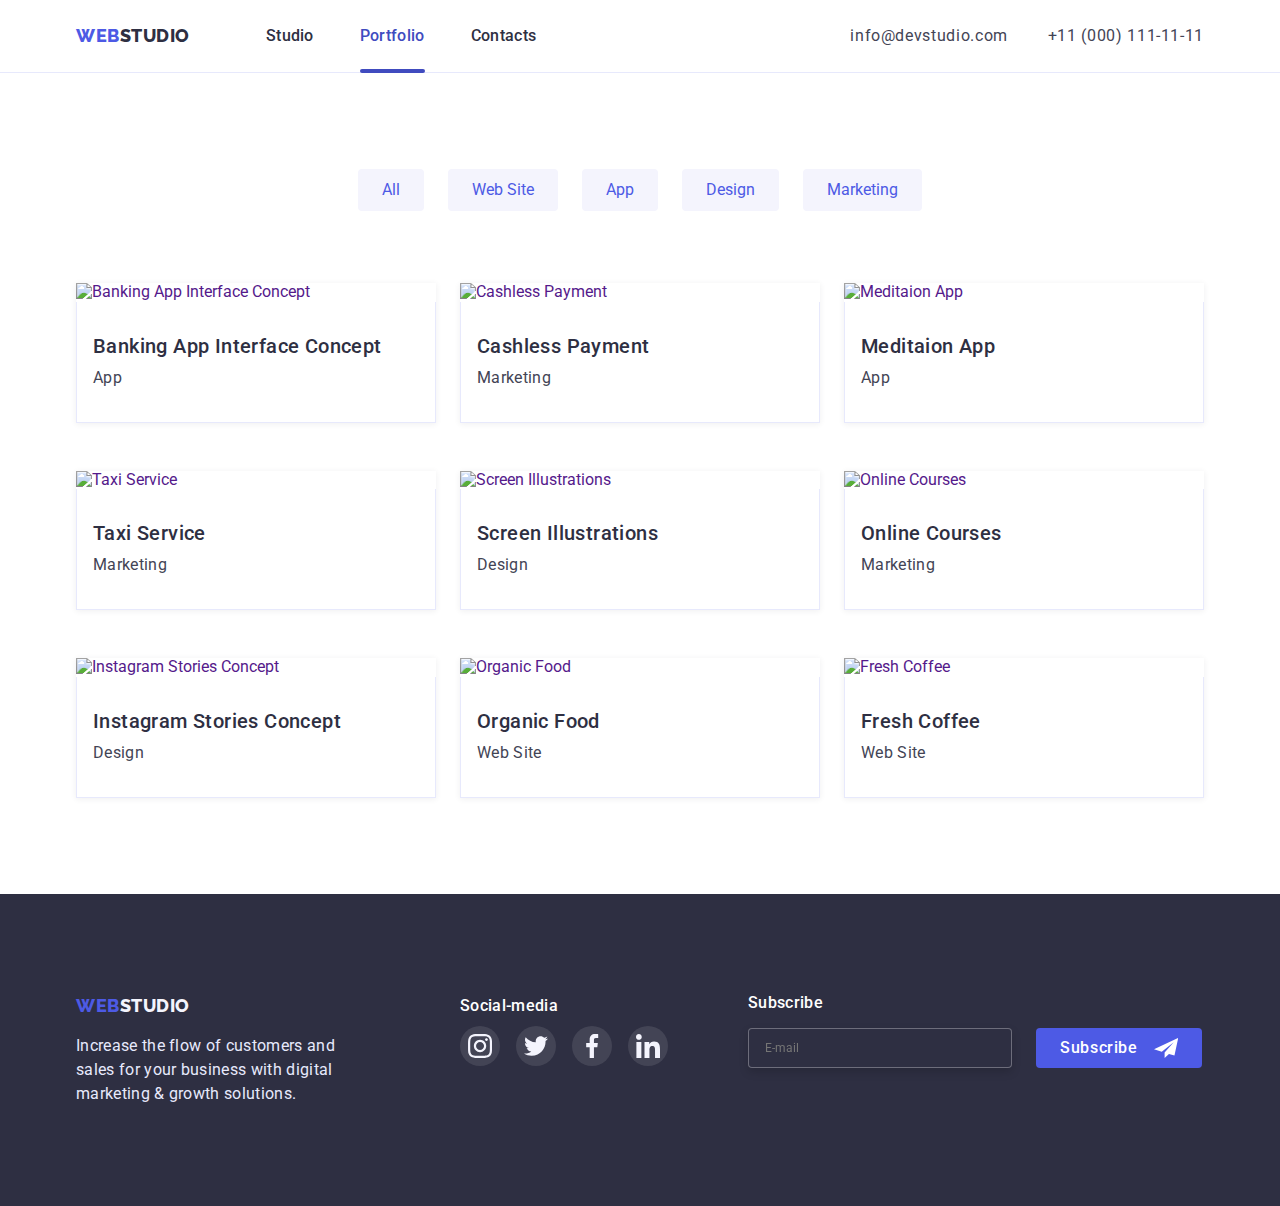
==== commit fd8f7ddd: "hw-07" ====
--- a/portfolio.html
+++ b/portfolio.html
@@ -39,6 +39,11 @@
             </li>
           </ul>
         </nav>
+        <button type="button" class="mobile-menu-open" data-menu-open>
+          <svg class="mobile-menu-open__iconn" width="32" height="22">
+            <use href="./images/sprite.svg#burger-icon"></use>
+          </svg>
+        </button>
         <address>
           <ul class="contact-nav list">
             <li class="contact-info">
@@ -53,6 +58,75 @@
             </li>
           </ul>
         </address>
+      </div>
+      <!-- Mobile Menu -->
+      <div class="mobile-menu" data-menu>
+        <div class="container mobile-menu__container">
+          <button type="button" class="mobile-menu__close-btn" data-menu-close>
+            <svg class="mobile-menu__close-icon" width="8" height="8">
+              <use href="./images/sprite.svg#icon-close-black"></use>
+            </svg>
+          </button>
+          <ul class="mobile-menu-list list">
+            <li>
+              <a class="mobile-menu-link link" href="./index.html">Studio</a>
+            </li>
+            <li>
+              <a class="mobile-menu-link link" href="./portfolio.html"
+                >Portfolio</a
+              >
+            </li>
+            <li>
+              <a class="mobile-menu-link link current" href="#">Contacts</a>
+            </li>
+          </ul>
+          <ul class="mobile-menu-contact list">
+            <li>
+              <a
+                class="mobile-menu-contact-link link"
+                href="mailto:info@devstudio.com"
+                >info@devstudio.com</a
+              >
+            </li>
+            <li>
+              <a
+                class="mobile-menu-contact-link link tel"
+                href="tel:+11(000)111-11-11"
+                >+11 (000) 111-11-11</a
+              >
+            </li>
+          </ul>
+          <ul class="mobile-icons list">
+            <li>
+              <a href="" class="mobile-list-link">
+                <svg class="mobile-list-icon" width="16" height="16">
+                  <use href="./images/sprite.svg#icon-instagram"></use>
+                </svg>
+              </a>
+            </li>
+            <li>
+              <a href="" class="mobile-list-link">
+                <svg class="mobile-list-icon" width="16" height="16">
+                  <use href="./images/sprite.svg#icon-twitter"></use>
+                </svg>
+              </a>
+            </li>
+            <li>
+              <a href="" class="mobile-list-link">
+                <svg class="mobile-list-icon" width="16" height="16">
+                  <use href="./images/sprite.svg#icon-facebook"></use>
+                </svg>
+              </a>
+            </li>
+            <li>
+              <a href="" class="mobile-list-link">
+                <svg class="mobile-list-icon" width="16" height="16">
+                  <use href="./images/sprite.svg#icon-linkedin"></use>
+                </svg>
+              </a>
+            </li>
+          </ul>
+        </div>
       </div>
     </header>
     <!-- Main -->
@@ -71,11 +145,30 @@
             <li class="project-card">
               <a class="project-card-link link" href="">
                 <div class="project-img-wrapper">
-                  <img
-                    src="./images/projects/project-1.jpg"
-                    alt="Banking App Interface Concept"
-                    width="360"
-                  />
+                  <picture>
+                    <source
+                      media="(min-width: 1200px)"
+                      srcset="
+                        ./images/projects/desk-project-1.jpg    1x,
+                        ./images/projects/desk-project-1@2x.jpg 2x
+                      "
+                    />
+                    <source
+                      media="(min-width: 768px)"
+                      srcset="
+                        ./images/projects/tab/tab-project-1.jpg    1x,
+                        ./images/projects/tab/tab-project-1@2x.jpg 2x
+                      "
+                    />
+                    <source
+                      media="(min-width: 320px)"
+                      srcset="./images/projects/mob/mob-project-1.jpg 1x, ./images/projects/mob/mob-project-1@2x.jpg 2x"
+                    />
+                    <img
+                      src="./images/projects/desk-project-1.jpg"
+                      alt="Banking App Interface Concept"
+                    />
+                  </picture>
                   <p class="overlay">
                     Lorem ipsum dolor sit amet consectetur adipisicing elit.
                     Ipsa eum atque exercitationem. Distinctio doloribus autem a
@@ -94,11 +187,27 @@
             <li class="project-card">
               <a class="project-card-link link" href="">
                 <div class="project-img-wrapper">
-                  <img
-                    src="./images/projects/project-2.jpg"
-                    alt="Cashless Payment"
-                    width="360"
-                  />
+                  <picture>
+                    <source
+                      media="(min-width: 1200px)"
+                      srcset="
+                        ./images/projects/desk-project-2.jpg    1x,
+                        ./images/projects/desk-project-2@2x.jpg 2x
+                      "
+                    />
+                    <source
+                      media="(min-width: 768px)"
+                      srcset="./images/projects/tab/tab-project-2.jpg 1x, ./images/projects/tab/tab-project-2@2x.jpg 2x"
+                    />
+                    <source
+                      media="(min-width: 320px)"
+                      srcset="./images/projects/mob/mob-project-2.jpg 1x, ./images/projects/mob/mob-project-2@2x.jpg 2x"
+                    />
+                    <img
+                      src="./images/projects/desk-project-2.jpg"
+                      alt="Cashless Payment"
+                    />
+                  </picture>
                   <p class="overlay">
                     Lorem ipsum dolor sit amet consectetur adipisicing elit.
                     Ipsa eum atque exercitationem. Distinctio doloribus autem a
@@ -115,11 +224,27 @@
             <li class="project-card">
               <a class="project-card-link link" href="">
                 <div class="project-img-wrapper">
-                  <img
-                    src="./images/projects/project-3.jpg"
-                    alt="Meditaion App"
-                    width="360"
-                  />
+                  <picture>
+                    <source
+                      media="(min-width: 1200px)"
+                      srcset="
+                        ./images/projects/desk-project-3.jpg    1x,
+                        ./images/projects/desk-project-3@2x.jpg 2x
+                      "
+                    />
+                    <source
+                      media="(min-width: 768px)"
+                      srcset="./images/projects/tab/tab-project-3.jpg 1x, ./images/projects/tab/tab-project-3@2x.jpg 2x"
+                    />
+                    <source
+                      media="(min-width: 320px)"
+                      srcset="./images/projects/mob/mob-project-3.jpg 1x, ./images/projects/mob/mob-project-3@2x.jpg 2x"
+                    />
+                    <img
+                      src="./images/projects/desk-project-3.jpg"
+                      alt="Meditaion App"
+                    />
+                  </picture>
                   <p class="overlay">
                     Lorem ipsum dolor sit amet consectetur adipisicing elit.
                     Ipsa eum atque exercitationem. Distinctio doloribus autem a
@@ -137,11 +262,27 @@
             <li class="project-card">
               <a class="project-card-link link" href="">
                 <div class="project-img-wrapper">
-                  <img
-                    src="./images/projects/project-4.jpg"
-                    alt="Taxi Service"
-                    width="360"
-                  />
+                  <picture>
+                    <source
+                      media="(min-width: 1200px)"
+                      srcset="
+                        ./images/projects/desk-project-4.jpg    1x,
+                        ./images/projects/desk-project-4@2x.jpg 2x
+                      "
+                    />
+                    <source
+                      media="(min-width: 768px)"
+                      srcset="./images/projects/tab/tab-project-4.jpg 1x, ./images/projects/tab/tab-project-4@2x.jpg 2x"
+                    />
+                    <source
+                      media="(min-width: 320px)"
+                      srcset="./images/projects/mob/mob-project-4.jpg 1x, ./images/projects/mob/mob-project-4@2x.jpg 2x"
+                    />
+                    <img
+                      src="./images/projects/desk-project-4.jpg"
+                      alt="Taxi Service"
+                    />
+                  </picture>
                   <p class="overlay">
                     Lorem ipsum dolor sit amet consectetur adipisicing elit.
                     Ipsa eum atque exercitationem. Distinctio doloribus autem a
@@ -159,11 +300,28 @@
             <li class="project-card">
               <a class="project-card-link link" href="">
                 <div class="project-img-wrapper">
-                  <img
-                    src="./images/projects/project-5.jpg"
-                    alt="Screen Illustrations"
-                    width="360"
-                  />
+                  <picture>
+                    <source
+                      media="(min-width: 1200px)"
+                      srcset="
+                        ./images/projects/desk-project-5.jpg    1x,
+                        ./images/projects/desk-project-5@2x.jpg 2x
+                      "
+                    />
+                    <source
+                      media="(min-width: 768px)"
+                      srcset="./images/projects/tab/tab-project-5.jpg 1x, ./images/projects/tab/tab-project-5@2x.jpg 2x"
+                    />
+                    <source
+                      media="(min-width: 320px)"
+                      srcset="./images/projects/mob/mob-project-5.jpg 1x, ./images/projects/mob/mob-project-5@2x.jpg 2x"
+                    />
+                    <img
+                      src="./images/projects/desk-project-5.jpg"
+                      alt="Screen Illustrations"
+                    />
+                  </picture>
+
                   <p class="overlay">
                     Lorem ipsum dolor sit amet consectetur adipisicing elit.
                     Ipsa eum atque exercitationem. Distinctio doloribus autem a
@@ -180,11 +338,28 @@
             <li class="project-card">
               <a class="project-card-link link" href="">
                 <div class="project-img-wrapper">
-                  <img
-                    src="./images/projects/project-6.jpg"
-                    alt="Online Courses"
-                    width="360"
-                  />
+                  <picture>
+                    <source
+                      media="(min-width: 1200px)"
+                      srcset="
+                        ./images/projects/desk-project-6.jpg    1x,
+                        ./images/projects/desk-project-6@2x.jpg 2x
+                      "
+                    />
+                    <source
+                      media="(min-width: 768px)"
+                      srcset="./images/projects/tab/tab-project-6.jpg 1x, ./images/projects/tab/tab-project-6@2x.jpg 2x"
+                    />
+                    <source
+                      media="(min-width: 320px)"
+                      srcset="./images/projects/mob/mob-project-6.jpg 1x, ./images/projects/mob/mob-project-6@2x.jpg 2x"
+                    />
+                    <img
+                      src="./images/projects/desk-project-6.jpg"
+                      alt="Online Courses"
+                    />
+                  </picture>
+
                   <p class="overlay">
                     Lorem ipsum dolor sit amet consectetur adipisicing elit.
                     Ipsa eum atque exercitationem. Distinctio doloribus autem a
@@ -201,11 +376,28 @@
             <li class="project-card">
               <a class="project-card-link link" href="">
                 <div class="project-img-wrapper">
-                  <img
-                    src="./images/projects/project-7.jpg"
-                    alt="Instagram Stories Concept"
-                    width="360"
-                  />
+                  <picture>
+                    <source
+                      media="(min-width: 1200px)"
+                      srcset="
+                        ./images/projects/desk-project-7.jpg    1x,
+                        ./images/projects/desk-project-7@2x.jpg 2x
+                      "
+                    />
+                    <source
+                      media="(min-width: 768px)"
+                      srcset="./images/projects/tab/tab-project-7.jpg 1x, ./images/projects/tab/tab-project-7@2x.jpg 2x"
+                    />
+                    <source
+                      media="(min-width: 320px)"
+                      srcset="./images/projects/mob/mob-project-7.jpg 1x, ./images/projects/mob/mob-project-7@2x.jpg 2x"
+                    />
+                    <img
+                      src="./images/projects/desk-project-7.jpg"
+                      alt="Instagram Stories Concept"
+                    />
+                  </picture>
+
                   <p class="overlay">
                     Lorem ipsum dolor sit amet consectetur adipisicing elit.
                     Ipsa eum atque exercitationem. Distinctio doloribus autem a
@@ -222,11 +414,28 @@
             <li class="project-card">
               <a class="project-card-link link" href="">
                 <div class="project-img-wrapper">
-                  <img
-                    src="./images/projects/project-8.jpg"
-                    alt="Organic Food"
-                    width="360"
-                  />
+                  <picture>
+                    <source
+                      media="(min-width: 1200px)"
+                      srcset="
+                        ./images/projects/desk-project-8.jpg    1x,
+                        ./images/projects/desk-project-8@2x.jpg 2x
+                      "
+                    />
+                    <source
+                      media="(min-width: 768px)"
+                      srcset="./images/projects/tab/tab-project-8.jpg 1x, ./images/projects/tab/tab-project-8@2x.jpg 2x"
+                    />
+                    <source
+                      media="(min-width: 320px)"
+                      srcset="./images/projects/mob/mob-project-8.jpg 1x, ./images/projects/mob/mob-project-8@2x.jpg 2x"
+                    />
+                    <img
+                      src="./images/projects/desk-project-8.jpg"
+                      alt="Organic Food"
+                    />
+                  </picture>
+
                   <p class="overlay">
                     Lorem ipsum dolor sit amet consectetur adipisicing elit.
                     Ipsa eum atque exercitationem. Distinctio doloribus autem a
@@ -243,11 +452,28 @@
             <li class="project-card">
               <a class="project-card-link link" href="">
                 <div class="project-img-wrapper">
-                  <img
-                    src="./images/projects/project-9.jpg"
-                    alt="Fresh Coffee"
-                    width="360"
-                  />
+                  <picture>
+                    <source
+                      media="(min-width: 1200px)"
+                      srcset="
+                        ./images/projects/desk-project-9.jpg    1x,
+                        ./images/projects/desk-project-9@2x.jpg 2x
+                      "
+                    />
+                    <source
+                      media="(min-width: 768px)"
+                      srcset="./images/projects/tab/tab-project-9.jpg 1x, ./images/projects/tab/tab-project-9@2x.jpg 2x"
+                    />
+                    <source
+                      media="(min-width: 320px)"
+                      srcset="./images/projects/mob/mob-project-9.jpg 1x, ./images/projects/mob/mob-project-9@2x.jpg 2x"
+                    />
+                    <img
+                      src="./images/projects/desk-project-9.jpg"
+                      alt="Fresh Coffee"
+                    />
+                  </picture>
+
                   <p class="overlay">
                     Lorem ipsum dolor sit amet consectetur adipisicing elit.
                     Ipsa eum atque exercitationem. Distinctio doloribus autem a
@@ -333,5 +559,6 @@
         </form>
       </div>
     </footer>
+    <script src="./js/mobile-menu.js"></script>
   </body>
 </html>
--- a/css/styles.css
+++ b/css/styles.css
@@ -222,11 +222,10 @@
         line-height: 0;
         margin-left: auto;
     }
-}
-
-.page-header {
-    padding-top: 24px;
-    padding-bottom: 24px;
+    .page-header {
+        padding-top: 24px;
+        padding-bottom: 24px;
+    }
 }
 
 .page-header-container {
@@ -279,7 +278,7 @@
     .menu-item .current::after {
         position: absolute;
         content: '';
-        bottom: -8px;
+        bottom: -1px;
         left: 0;
         width: 100%;
         height: 4px;
@@ -466,90 +465,93 @@
     }
 }
 
-/* ======= Mobile Menu ======== */
-
-/* .page-header {
-    border-bottom: 1px solid #E7E9FC;
-}
-
-.page-header-container {
-    display: flex;
-    align-items: center;
-    justify-content: space-between;
-}
-
-.contact-nav {
-    display: flex;
-    align-items: center;
-}
-
-.menu-item:not(:last-child) {
-    margin-right: 46px;
-} */
-
-/* ================== /Header ====================== */
-
-/* ============== Navigation Menu ================= */
-
-/* 
-
-*/
-
-
-
-/* .menu-item {
-    position: relative;
-    padding-top: 24px;
-    padding-bottom: 24px;
-}
-
-.menu-item .current {
-    display: flex;
-    flex-direction: column;
-}
-
-.menu-item .current::after {
-    position: absolute;
-    content: '';
-    bottom: -1px;
-    left: 0;
-    width: 100%;
-    height: 4px;
-    border-radius: 2px;
-    background: var(--pressed-color);
-}  */
-
-/* ============== /Navigation Menu ================= */
-
 /* =================== Hero ======================= */
-
-/* .hero {
-    background-image: linear-gradient(to right, rgba(46, 47, 66, 0.7), rgba(46, 47, 66, 0.7)), url(../images/hero/bg.jpg);
+/* ===== Mobile ===== */
+@media screen and (max-width: 767px) {
+    .container .hero-title {
+        width: 319px;
+        margin-bottom: 24px;
+        margin-left: auto;
+        margin-right: auto;
+        font-size: 36px;
+    }
+    .hero.section.bg-dark {
+        height: 432px;
+        padding-top: 112px;
+    }
+}
+/* ===== Tablet ===== */
+@media screen and (min-width: 768px) {
+    .hero .btn {
+        margin-top: 40px;
+    }
+    
+}
+/* ===== Desktop ===== */
+@media screen and (min-width: 1200px) {
+    .hero.bg-dark {
+        padding-top: 188px;
+        padding-bottom: 188px;
+    }
+}
+
+.hero-title {
+    max-width: 498px;
+    font-size: 56px;
+    line-height: 1.07;
+    text-align: center;
+    letter-spacing: 0.02em;
+    text-transform: capitalize;
+
+    margin: 0 auto;
+
+    color: var(--white-color);
+}
+.hero.bg-dark {
+    text-align: center;
+}
+
+.hero {
+    background-image: linear-gradient(to right, rgba(46, 47, 66, 0.7), rgba(46, 47, 66, 0.7)), url(../images/hero/mob-bg.jpg);
     background-size: cover;
     background-repeat: no-repeat;
     background-position: center;
     max-width: 1440px;
     margin: 0 auto;
 }
-
-.hero.bg-dark {
-    padding-top: 188px;
-    padding-bottom: 188px;
-    text-align: center;
-}
-
-.hero-title {
-        max-width: 498px;
-        font-size: 56px;
-        line-height: 1.07;
-        text-align: center;
-        letter-spacing: 0.02em;
-        text-transform: capitalize;
-
-        margin: 0 auto;
-
-        color: var(--white-color);
-} */
+@media screen and (min-device-pixel-ratio: 2) and (max-width: 767px),
+screen and (min-resolution: 192dpi) and (max-width: 767px),
+screen and (min-resolution: 2dppx) and (max-width: 767px) {
+    .hero {
+        background-image: linear-gradient(to right, rgba(46, 47, 66, 0.7), rgba(46, 47, 66, 0.7)), url(../images/hero/mob-bg@2x.png);
+    }
+}
+
+@media screen and (min-width: 768px) {
+    .hero {
+        background-image: linear-gradient(to right, rgba(46, 47, 66, 0.7), rgba(46, 47, 66, 0.7)), url(../images/hero/tab-bg.jpg);
+    }
+}
+@media screen and (min-device-pixel-ratio: 2) and (min-width: 768px),
+screen and (min-resolution: 192dpi) and (min-width: 768px),
+screen and (min-resolution: 2dppx) and (min-width: 768px) {
+    .hero {
+        background-image: linear-gradient(to right, rgba(46, 47, 66, 0.7), rgba(46, 47, 66, 0.7)), url(../images/hero/tab-bg@2x.png);
+    }
+}
+
+@media screen and (min-width: 1200px) {
+    .hero {
+        background-image: linear-gradient(to right, rgba(46, 47, 66, 0.7), rgba(46, 47, 66, 0.7)), url(../images/hero/desk-bg.jpg);
+    }
+}
+@media screen and (min-device-pixel-ratio: 2) and (min-width: 1200px),
+ screen and (min-resolution: 192dpi) and (min-width: 1200px),
+ screen and (min-resolution: 2dppx) and (min-width: 1200px) {
+    .hero {
+        background-image: linear-gradient(to right, rgba(46, 47, 66, 0.7), rgba(46, 47, 66, 0.7)), url(../images/hero/desk-bg@2x.jpg);
+    }
+}
 
 /* =================== /Hero ======================= */
 
@@ -871,11 +873,25 @@
     .portfolio {
         padding: 64px 0;
     }
+    .projects-list {
+        display: flex;
+        flex-wrap: wrap;
+        justify-content: center;
+        column-gap: 24px;
+        row-gap: 72px;
+    }
 }
 /* ===== Desktop ===== */
 @media screen and (min-width: 1200px) {
     .portfolio.section {
         padding: 96px 0;
+    }
+    .project-card {
+        flex-basis: calc((100% - 48px) / 3);
+    }
+    .projects-list {
+       column-gap: 24px;
+       row-gap: 48px; 
     }
 }
 
@@ -923,25 +939,14 @@
     background-color: var(--primary-brand-color);
     color: var(--light-color);
 }
+.project-card {
+    box-shadow: 0px 1px 6px rgba(46, 47, 66, 0.08);
+}
 
 .project-card-link:hover .overlay,
 .project-card-link:focus .overlay {
     transform: translate(0, 0);
 }
-
-/* 
-
-.projects-list {
-    display: flex;
-    flex-wrap: wrap;
-    column-gap: 24px;
-    row-gap: 48px;
-}
-
-.project-card {
-    flex-basis: calc((100% - 48px) / 3);
-    box-shadow: 0px 1px 6px rgba(46, 47, 66, 0.08);
-} */
 
 /* ================= /Portfolio ==================== */
 
@@ -1004,8 +1009,20 @@
 /* ================= /Customers ==================== */
 
 /* ================ Modal Window ================== */
-
-/* .backdrop {
+/* ===== Mobile ===== */
+@media screen and (max-width: 767px) {
+    
+}
+/* ===== Tablet ===== */
+@media screen and (min-width: 768px) {
+    
+}
+/* ===== Desktop ===== */
+@media screen and (min-width: 1200px) {
+    
+}
+
+.backdrop {
     position: fixed;
     top: 0;
     left: 0;
@@ -1034,7 +1051,6 @@
     background: var(--modal-bg-color);
     box-shadow: 0px 1px 1px rgba(0, 0, 0, 0.14), 0px 1px 3px rgba(0, 0, 0, 0.12), 0px 2px 1px rgba(0, 0, 0, 0.2);
 }
-
 .modal-close-btn {
     position: absolute;
     top: 24px;
@@ -1050,7 +1066,6 @@
     border: 1px solid rgba(0, 0, 0, 0.1);
     transition: background var(--transition-duration) var(--transition-function);
 }
-
 .modal-close-btn-icon {
     fill: #000000;
     transition: fill var(--transition-duration) var(--transition-function);
@@ -1064,16 +1079,31 @@
 .modal-close-btn:hover .modal-close-btn-icon,
 .modal-close-btn:focus .modal-close-btn-icon {
     fill: var(--white-color);
-} */
+}
+
 /* ================ /Modal Window ================== */
 
 /* ================== Modal Form =================== */
 
-/* .modal-form {
+/* ===== Mobile ===== */
+@media screen and (max-width: 767px) {
+
+}
+
+/* ===== Tablet ===== */
+@media screen and (min-width: 768px) {
+
+}
+
+/* ===== Desktop ===== */
+@media screen and (min-width: 1200px) {
+
+}
+
+.modal-form {
     display: flex;
     flex-direction: column;
 }
-
 .head-form {
     text-align: center;
     font-weight: 500;
@@ -1083,11 +1113,9 @@
     letter-spacing: 0.02em;
     margin-bottom: 14px;
 }
-
 .modal-form-field {
     margin-bottom: 8px;
 }
-
 .modal-form-input-desc {
     display: block;
     font-size: 12px;
@@ -1097,7 +1125,6 @@
     font-weight: 400;
     color: var(--subtle-text-color);
 }
-
 .modal-form-input {
     width: 100%;
     height: 40px;
@@ -1108,15 +1135,13 @@
     color: var(--dark-color);
     transition: border-color var(--transition-duration) var(--transition-function);
 }
-
 .modal-form-input:focus {
     border-color: var(--primary-brand-color);
 }
 
-.modal-form-input:focus + .modal-form-input-icon {
+.modal-form-input:focus+.modal-form-input-icon {
     fill: var(--primary-brand-color);
 }
-
 .modal-form-input-icon {
     position: absolute;
     top: 50%;
@@ -1125,7 +1150,6 @@
     color: var(--dark-color);
     transition: fill var(--transition-duration) var(--transition-function);
 }
-
 .modal-form-message {
     display: block;
     width: 100%;
@@ -1137,41 +1161,35 @@
     outline: none;
     transition: border-color var(--transition-duration) var(--transition-function);
 }
-
 .modal-form-message:focus {
     border-color: var(--primary-brand-color);
 }
-
 .modal-form-message::placeholder {
-    color: rgba(117, 117, 117, 0.5);;
-}
-
+    color: rgba(117, 117, 117, 0.5);
+    ;
+}
 .modal-form-input-wrapper {
     display: block;
     position: relative;
 }
-
 .container-policy {
     display: flex;
     margin-top: 8px;
 }
-
 .check-policy {
-    padding-left: 16px; 
+    padding-left: 16px;
     font-size: 12px;
     line-height: 1.33;
     color: #757575;
     letter-spacing: 0.04em;
 }
-
-.check-policy-input{
+.check-policy-input {
     position: absolute;
     width: 1px;
     height: 1px;
     overflow: hidden;
     clip: rect(0 0 0 0);
 }
-
 .check-box {
     position: absolute;
     width: 16px;
@@ -1181,19 +1199,15 @@
     background-image: url(../images/icon/chek-off.svg);
     transition: background-image var(--transition-duration) var(--transition-function);
 }
-
-.check-policy-input:checked + .check-box {
+.check-policy-input:checked+.check-box {
     background-image: url(../images/icon/click.svg);
 }
-
 .check-box-text {
     margin-left: 8px;
 }
-
-.check-policy > a {
+.check-policy>a {
     color: var(--primary-brand-color);
 }
-
 .modal-form-submit {
     align-self: center;
     width: 169px;
@@ -1207,15 +1221,14 @@
     letter-spacing: 0.04em;
     box-shadow: 0px 4px 4px rgba(0, 0, 0, 0.15);
     transition: background-color var(--transition-duration) var(--transition-function);
-    
+
     background: var(--primary-brand-color);
     color: var(--white-color);
 }
-
 .modal-form-submit:hover,
 .modal-form-submit:focus {
     background-color: var(--pressed-color);
-}  */
+}
 
 /* ================= /Modal Form =================== */
 
